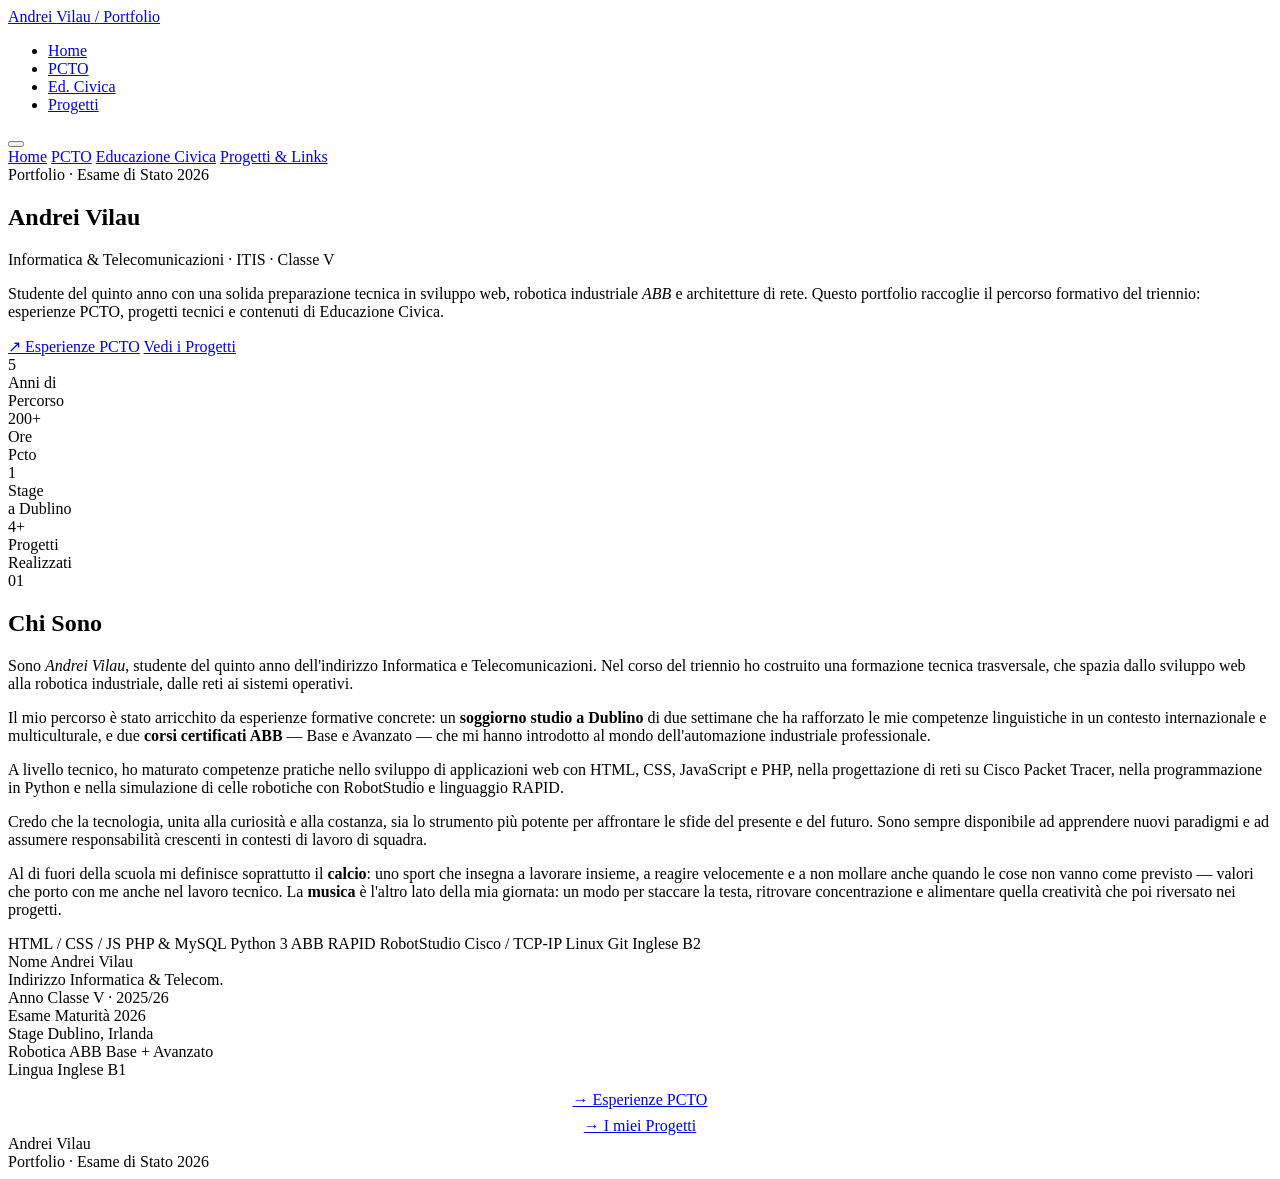
==== index.html @ 6d8bbdb3 "Add files via upload" ====
<!DOCTYPE html>
<html lang="it">
<head>
  <meta charset="UTF-8">
  <meta name="viewport" content="width=device-width, initial-scale=1.0">
  <title>Andrei Vilau — Portfolio Esame di Stato</title>
  <link href="https://fonts.googleapis.com/css2?family=Syne:wght@400;600;700;800&family=DM+Mono:ital,wght@0,300;0,400;0,500;1,300&display=swap" rel="stylesheet">
  <link rel="stylesheet" href="style.css">
</head>
<body>

  <!-- ============ NAVBAR ============ -->
  <nav class="navbar" id="navbar">
    <a href="index.html" class="nav-brand">
      Andrei <span class="nav-brand-accent">Vilau</span>
      <span class="nav-brand-sep">/</span> Portfolio
    </a>
    <ul class="nav-links">
      <li><a href="index.html" class="active">Home</a></li>
      <li><a href="pcto.html">PCTO</a></li>
      <li><a href="educazione-civica.html">Ed. Civica</a></li>
      <li><a href="progetti.html">Progetti</a></li>
    </ul>
    <button class="nav-toggle" id="navToggle" aria-label="Menu">
      <span></span><span></span><span></span>
    </button>
  </nav>

  <div class="nav-mobile" id="navMobile">
    <a href="index.html" class="active">Home</a>
    <a href="pcto.html">PCTO</a>
    <a href="educazione-civica.html">Educazione Civica</a>
    <a href="progetti.html">Progetti & Links</a>
  </div>

  <div class="page-content">

    <!-- ============ HERO ============ -->
    <section id="hero">
      <div class="hero-grid-bg"></div>
      <div class="hero-glow"></div>

      <div class="hero-tag fade-up">
        <span class="ht-dot"></span>
        <span class="ht-text">Portfolio · Esame di Stato 2026</span>
      </div>

      <h1 class="hero-name fade-up" style="transition-delay:0.08s">
        <span class="hn-solid">Andrei</span>
        <span class="hn-outline">Vilau</span>
      </h1>

      <p class="hero-subtitle fade-up" style="transition-delay:0.12s">
        Informatica &amp; Telecomunicazioni · ITIS · Classe V
      </p>

      <p class="hero-desc fade-up" style="transition-delay:0.16s">
        Studente del quinto anno con una solida preparazione tecnica in sviluppo web,
        robotica industriale <em>ABB</em> e architetture di rete. Questo portfolio raccoglie
        il percorso formativo del triennio: esperienze PCTO, progetti tecnici
        e contenuti di Educazione Civica.
      </p>

      <div class="hero-btns fade-up" style="transition-delay:0.2s">
        <a href="pcto.html" class="btn-fill">↗ Esperienze PCTO</a>
        <a href="progetti.html" class="btn-ghost">Vedi i Progetti</a>
      </div>

      <div class="hero-stats fade-up" style="transition-delay:0.26s">
        <div>
          <div class="hs-n">5</div>
          <div class="hs-l">Anni di<br>Percorso</div>
        </div>
        <div>
          <div class="hs-n">200+</div>
          <div class="hs-l">Ore<br>Pcto</div>
        </div>
        <div>
          <div class="hs-n">1</div>
          <div class="hs-l">Stage<br>a Dublino</div>
        </div>
        <div>
          <div class="hs-n">4+</div>
          <div class="hs-l">Progetti<br>Realizzati</div>
        </div>
      </div>
    </section>

    <div class="divider"></div>

    <!-- ============ CHI SONO ============ -->
    <section class="section" id="about">
      <div class="sect-header fade-up">
        <span class="sh-num">01</span>
        <span class="sh-line"></span>
        <h2 class="sh-title">Chi <span class="t-accent">Sono</span></h2>
      </div>

      <div class="about-grid">
        <div class="about-text fade-up">
          <p class="lead">
            Sono <em>Andrei Vilau</em>, studente del quinto anno dell'indirizzo
            Informatica e Telecomunicazioni. Nel corso del triennio ho costruito
            una formazione tecnica trasversale, che spazia dallo sviluppo web
            alla robotica industriale, dalle reti ai sistemi operativi.
          </p>
          <p>
            Il mio percorso è stato arricchito da esperienze formative concrete:
            un <strong style="color:var(--white)">soggiorno studio a Dublino</strong> di due settimane
            che ha rafforzato le mie competenze linguistiche in un contesto
            internazionale e multiculturale, e due <strong style="color:var(--white)">corsi certificati
            ABB</strong> — Base e Avanzato — che mi hanno introdotto al mondo
            dell'automazione industriale professionale.
          </p>
          <p>
            A livello tecnico, ho maturato competenze pratiche nello sviluppo di
            applicazioni web con HTML, CSS, JavaScript e PHP, nella progettazione
            di reti su Cisco Packet Tracer, nella programmazione in Python e
            nella simulazione di celle robotiche con RobotStudio e linguaggio RAPID.
          </p>
          <p>
            Credo che la tecnologia, unita alla curiosità e alla costanza, sia lo
            strumento più potente per affrontare le sfide del presente e del futuro.
            Sono sempre disponibile ad apprendere nuovi paradigmi e ad assumere
            responsabilità crescenti in contesti di lavoro di squadra.
          </p>
          <p>
            Al di fuori della scuola mi definisce soprattutto il <strong style="color:var(--white)">calcio</strong>:
            uno sport che insegna a lavorare insieme, a reagire velocemente e a non
            mollare anche quando le cose non vanno come previsto — valori che porto
            con me anche nel lavoro tecnico. La <strong style="color:var(--white)">musica</strong> è
            l'altro lato della mia giornata: un modo per staccare la testa, ritrovare
            concentrazione e alimentare quella creatività che poi riversato nei progetti.
          </p>

          <div class="about-tags">
            <span class="a-tag">HTML / CSS / JS</span>
            <span class="a-tag">PHP &amp; MySQL</span>
            <span class="a-tag">Python 3</span>
            <span class="a-tag">ABB RAPID</span>
            <span class="a-tag">RobotStudio</span>
            <span class="a-tag">Cisco / TCP-IP</span>
            <span class="a-tag">Linux</span>
            <span class="a-tag">Git</span>
            <span class="a-tag">Inglese B2</span>
          </div>
        </div>

        <div class="about-info fade-up" style="transition-delay:0.1s">
          <div class="info-row">
            <span class="info-label">Nome</span>
            <span class="info-val">Andrei Vilau</span>
          </div>
          <div class="info-row">
            <span class="info-label">Indirizzo</span>
            <span class="info-val">Informatica &amp; Telecom.</span>
          </div>
          <div class="info-row">
            <span class="info-label">Anno</span>
            <span class="info-val">Classe V · 2025/26</span>
          </div>
          <div class="info-row">
            <span class="info-label">Esame</span>
            <span class="info-val accent">Maturità 2026</span>
          </div>
          <div class="info-row">
            <span class="info-label">Stage</span>
            <span class="info-val">Dublino, Irlanda</span>
          </div>
          <div class="info-row">
            <span class="info-label">Robotica</span>
            <span class="info-val">ABB Base + Avanzato</span>
          </div>
          <div class="info-row">
            <span class="info-label">Lingua</span>
            <span class="info-val">Inglese B1</span>
          </div>

          <div style="display:flex;flex-direction:column;gap:8px;margin-top:0.75rem;">
            <a href="pcto.html" class="btn-ghost" style="text-align:center;justify-content:center;">→ Esperienze PCTO</a>
            <a href="progetti.html" class="btn-fill" style="text-align:center;justify-content:center;">→ I miei Progetti</a>
          </div>
        </div>
      </div>
    </section>

  </div><!-- /page-content -->

  <footer>
    <div class="footer-brand">Andrei <span>Vilau</span></div>
    <div class="footer-copy">Portfolio · Esame di Stato 2026</div>
  </footer>

  <script>
    const toggle = document.getElementById('navToggle');
    const mobileMenu = document.getElementById('navMobile');
    const navbar = document.getElementById('navbar');

    toggle.addEventListener('click', () => mobileMenu.classList.toggle('open'));

    window.addEventListener('scroll', () => {
      navbar.classList.toggle('scrolled', window.scrollY > 20);
    });

    const observer = new IntersectionObserver(entries => {
      entries.forEach(e => {
        if (e.isIntersecting) { e.target.classList.add('visible'); observer.unobserve(e.target); }
      });
    }, { threshold: 0.07 });
    document.querySelectorAll('.fade-up').forEach(el => observer.observe(el));
  </script>
</body>
</html>
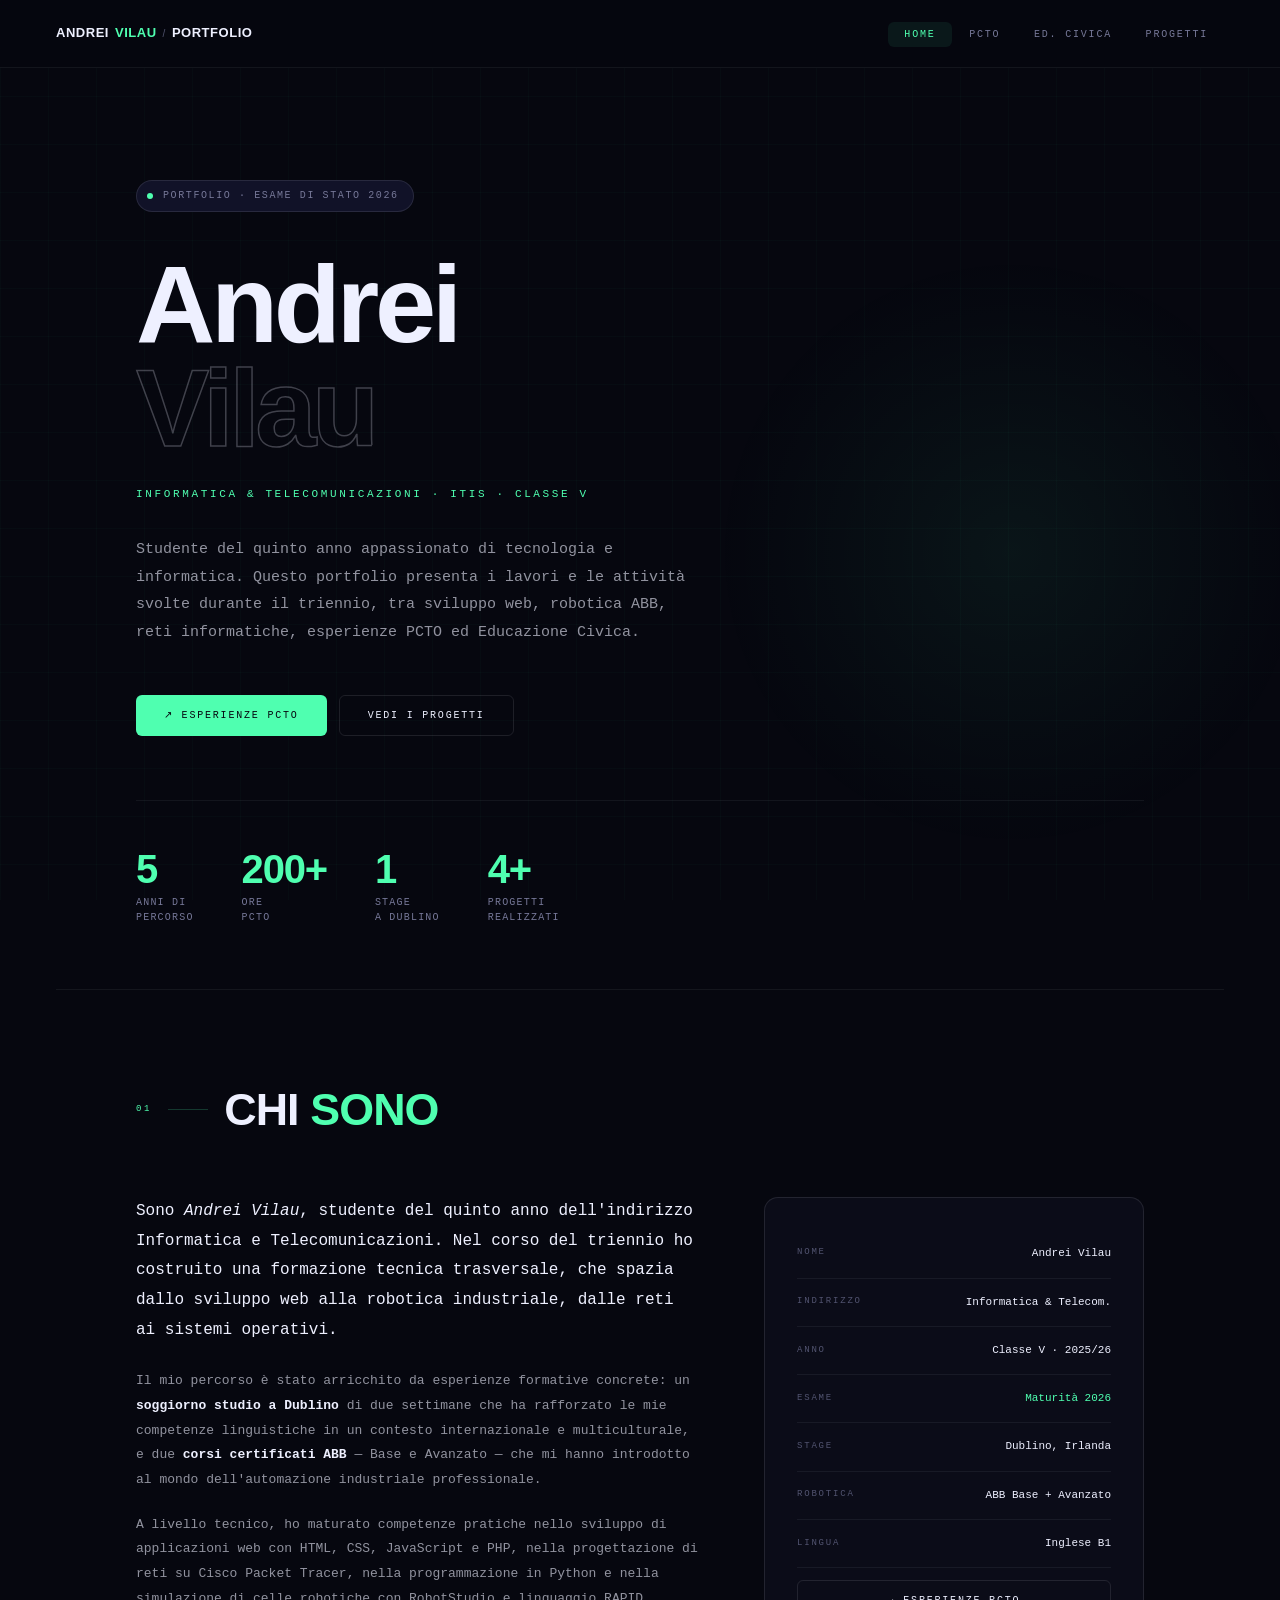
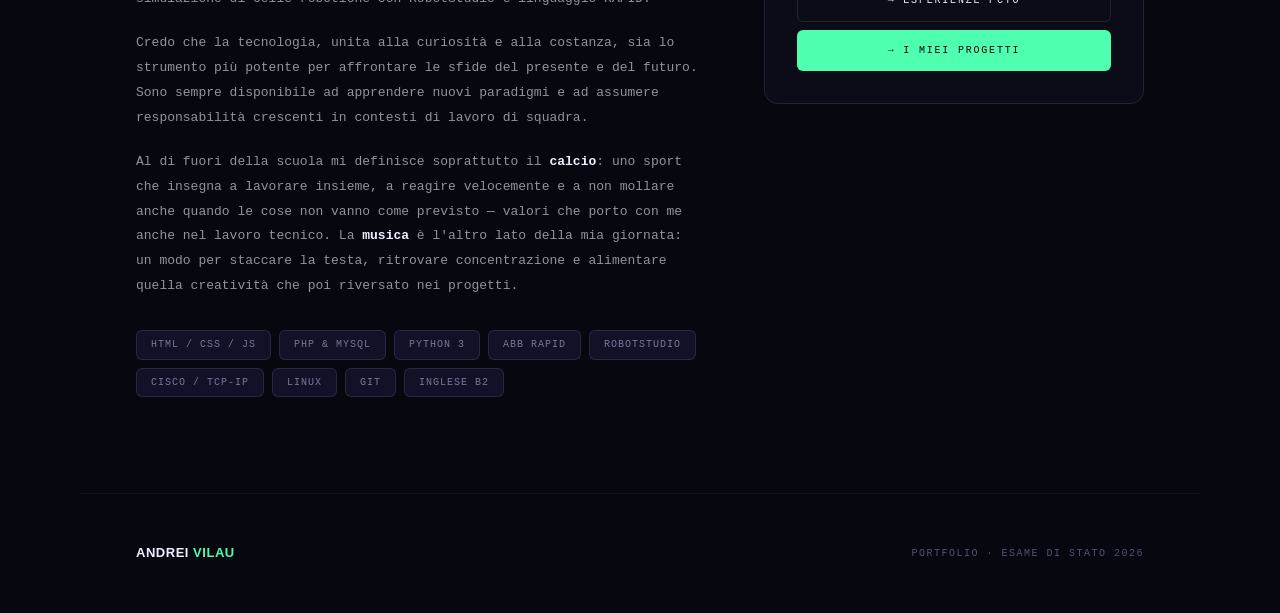
==== commit 86482ccf: "index.html" ====
--- a/index.html
+++ b/index.html
@@ -55,10 +55,10 @@
       </p>
 
       <p class="hero-desc fade-up" style="transition-delay:0.16s">
-        Studente del quinto anno con una solida preparazione tecnica in sviluppo web,
-        robotica industriale <em>ABB</em> e architetture di rete. Questo portfolio raccoglie
-        il percorso formativo del triennio: esperienze PCTO, progetti tecnici
-        e contenuti di Educazione Civica.
+        Studente del quinto anno appassionato di tecnologia e informatica. 
+        Questo portfolio presenta i lavori e le attività svolte durante il triennio,
+        tra sviluppo web, robotica ABB, reti informatiche,
+        esperienze PCTO ed Educazione Civica.
       </p>
 
       <div class="hero-btns fade-up" style="transition-delay:0.2s">
--- a/style.css
+++ b/style.css
@@ -0,0 +1,1206 @@
+/* ============================================
+   PORTFOLIO ANDREI VILAU — style.css
+   Design: Professional Dark · Esame di Stato
+   Font: Syne (display) + DM Mono (mono)
+   ============================================ */
+
+/* ---- Variabili globali ---- */
+:root {
+  --bg:           #06070f;
+  --surface:      #0b0c18;
+  --surface2:     #111228;
+  --surface3:     #181930;
+  --accent:       #4fffb0;
+  --accent-dim:   rgba(79,255,176,0.07);
+  --accent-border:rgba(79,255,176,0.20);
+  --accent2:      #7c9dff;
+  --gold:         #f0c040;
+  --white:        #eef0ff;
+  --muted:        #525470;
+  --muted2:       #767898;
+  --border:       rgba(238,240,255,0.06);
+  --border2:      rgba(238,240,255,0.10);
+  --font-display: 'Syne', sans-serif;
+  --font-body:    'DM Mono', monospace;
+  --radius:       6px;
+  --radius-lg:    14px;
+  --radius-xl:    20px;
+  --nav-h:        68px;
+  --shadow:       0 8px 40px rgba(0,0,0,0.4);
+  --shadow-accent:0 0 40px rgba(79,255,176,0.08);
+}
+
+/* ---- Reset ---- */
+*, *::before, *::after { box-sizing: border-box; margin: 0; padding: 0; }
+html { scroll-behavior: smooth; }
+body {
+  background: var(--bg);
+  color: var(--white);
+  font-family: var(--font-body);
+  font-weight: 300;
+  font-size: 14px;
+  line-height: 1.75;
+  overflow-x: hidden;
+}
+
+/* ---- Scrollbar custom ---- */
+::-webkit-scrollbar { width: 2px; }
+::-webkit-scrollbar-track { background: var(--bg); }
+::-webkit-scrollbar-thumb { background: var(--accent); border-radius: 2px; }
+
+/* ============================================
+   NAVBAR
+   ============================================ */
+.navbar {
+  position: fixed;
+  top: 0; left: 0; right: 0;
+  height: var(--nav-h);
+  display: flex;
+  align-items: center;
+  justify-content: space-between;
+  padding: 0 3.5rem;
+  background: rgba(6,7,15,0.92);
+  backdrop-filter: blur(24px);
+  border-bottom: 1px solid var(--border);
+  z-index: 1000;
+  transition: box-shadow 0.3s;
+}
+.navbar.scrolled {
+  box-shadow: 0 2px 40px rgba(0,0,0,0.5);
+  border-bottom-color: var(--border2);
+}
+
+.nav-brand {
+  font-family: var(--font-display);
+  font-size: 13px;
+  font-weight: 800;
+  letter-spacing: 0.04em;
+  text-transform: uppercase;
+  color: var(--white);
+  text-decoration: none;
+  display: flex;
+  align-items: center;
+  gap: 6px;
+}
+.nav-brand-accent {
+  color: var(--accent);
+  font-weight: 800;
+}
+.nav-brand-sep {
+  color: var(--muted);
+  font-weight: 300;
+  font-size: 10px;
+}
+
+.nav-links {
+  display: flex;
+  align-items: center;
+  gap: 0.1rem;
+  list-style: none;
+}
+.nav-links a {
+  font-size: 10px;
+  letter-spacing: 0.18em;
+  text-transform: uppercase;
+  color: var(--muted2);
+  text-decoration: none;
+  padding: 7px 16px;
+  border-radius: var(--radius);
+  transition: color 0.25s, background 0.25s;
+  font-weight: 400;
+}
+.nav-links a:hover { color: var(--white); background: var(--surface2); }
+.nav-links a.active { color: var(--accent); background: var(--accent-dim); }
+
+.nav-toggle {
+  display: none;
+  flex-direction: column;
+  gap: 5px;
+  cursor: pointer;
+  background: none;
+  border: none;
+  padding: 4px;
+}
+.nav-toggle span {
+  display: block;
+  width: 22px;
+  height: 1px;
+  background: var(--white);
+  transition: all 0.3s;
+}
+
+.nav-mobile {
+  display: none;
+  position: fixed;
+  top: var(--nav-h); left: 0; right: 0;
+  background: rgba(6,7,15,0.98);
+  border-bottom: 1px solid var(--border2);
+  padding: 1.5rem 3rem;
+  z-index: 999;
+}
+.nav-mobile.open { display: block; }
+.nav-mobile a {
+  display: block;
+  font-size: 10px;
+  letter-spacing: 0.2em;
+  text-transform: uppercase;
+  color: var(--muted2);
+  text-decoration: none;
+  padding: 14px 0;
+  border-bottom: 1px solid var(--border);
+  transition: color 0.25s;
+}
+.nav-mobile a:last-child { border-bottom: none; }
+.nav-mobile a:hover, .nav-mobile a.active { color: var(--accent); }
+
+/* ============================================
+   LAYOUT BASE
+   ============================================ */
+.page-content { padding-top: var(--nav-h); }
+
+.section {
+  padding: 6rem 3.5rem;
+  max-width: 1120px;
+  margin: 0 auto;
+}
+
+.divider {
+  height: 1px;
+  background: var(--border);
+  margin: 0 3.5rem;
+}
+
+/* ---- Intestazione sezione ---- */
+.sect-header {
+  display: flex;
+  align-items: center;
+  gap: 16px;
+  margin-bottom: 4rem;
+}
+.sh-num {
+  font-size: 9px;
+  letter-spacing: 0.3em;
+  color: var(--accent);
+  flex-shrink: 0;
+  font-weight: 500;
+}
+.sh-line {
+  flex: 0 0 40px;
+  height: 1px;
+  background: var(--accent-border);
+}
+.sh-title {
+  font-family: var(--font-display);
+  font-size: clamp(26px, 3.5vw, 46px);
+  font-weight: 800;
+  text-transform: uppercase;
+  letter-spacing: -0.02em;
+  color: var(--white);
+  line-height: 1.05;
+}
+.sh-title .t-accent { color: var(--accent); }
+.sh-title .t-dim {
+  -webkit-text-stroke: 1px rgba(238,240,255,0.3);
+  color: transparent;
+}
+
+/* ============================================
+   ANIMAZIONI SCROLL
+   ============================================ */
+.fade-up {
+  opacity: 0;
+  transform: translateY(28px);
+  transition: opacity 0.65s ease, transform 0.65s ease;
+}
+.fade-up.visible {
+  opacity: 1;
+  transform: translateY(0);
+}
+
+/* ============================================
+   BOTTONI
+   ============================================ */
+.btn-fill {
+  display: inline-flex;
+  align-items: center;
+  gap: 8px;
+  padding: 12px 28px;
+  background: var(--accent);
+  color: #06070f;
+  font-family: var(--font-body);
+  font-size: 10px;
+  font-weight: 500;
+  letter-spacing: 0.18em;
+  text-transform: uppercase;
+  text-decoration: none;
+  border-radius: var(--radius);
+  border: none;
+  cursor: pointer;
+  transition: all 0.25s;
+}
+.btn-fill:hover {
+  background: #7affd0;
+  transform: translateY(-1px);
+  box-shadow: 0 8px 24px rgba(79,255,176,0.25);
+}
+
+.btn-ghost {
+  display: inline-flex;
+  align-items: center;
+  gap: 8px;
+  padding: 11px 28px;
+  background: transparent;
+  color: var(--white);
+  font-family: var(--font-body);
+  font-size: 10px;
+  font-weight: 500;
+  letter-spacing: 0.18em;
+  text-transform: uppercase;
+  text-decoration: none;
+  border-radius: var(--radius);
+  border: 1px solid var(--border2);
+  cursor: pointer;
+  transition: all 0.25s;
+}
+.btn-ghost:hover {
+  border-color: var(--accent-border);
+  color: var(--accent);
+  background: var(--accent-dim);
+}
+
+/* ============================================
+   HERO — HOME
+   ============================================ */
+#hero {
+  min-height: 100vh;
+  display: flex;
+  flex-direction: column;
+  justify-content: center;
+  padding: 7rem 3.5rem 4rem;
+  max-width: 1120px;
+  margin: 0 auto;
+  position: relative;
+}
+
+.hero-grid-bg {
+  position: fixed;
+  inset: 0;
+  background-image:
+    linear-gradient(rgba(79,255,176,0.025) 1px, transparent 1px),
+    linear-gradient(90deg, rgba(79,255,176,0.025) 1px, transparent 1px);
+  background-size: 48px 48px;
+  pointer-events: none;
+  z-index: 0;
+}
+
+.hero-glow {
+  position: absolute;
+  top: 20%;
+  right: -10%;
+  width: 600px;
+  height: 600px;
+  background: radial-gradient(ellipse, rgba(79,255,176,0.06) 0%, transparent 70%);
+  pointer-events: none;
+}
+
+.hero-tag {
+  display: inline-flex;
+  align-items: center;
+  gap: 10px;
+  padding: 6px 14px 6px 10px;
+  background: var(--surface2);
+  border: 1px solid var(--border2);
+  border-radius: 100px;
+  margin-bottom: 2.5rem;
+  width: fit-content;
+  position: relative;
+  z-index: 1;
+}
+.ht-dot {
+  width: 6px;
+  height: 6px;
+  border-radius: 50%;
+  background: var(--accent);
+  animation: pulse 2s ease-in-out infinite;
+}
+@keyframes pulse {
+  0%,100% { opacity:1; box-shadow: 0 0 0 0 rgba(79,255,176,0.4); }
+  50% { opacity:0.7; box-shadow: 0 0 0 6px rgba(79,255,176,0); }
+}
+.ht-text {
+  font-size: 10px;
+  letter-spacing: 0.16em;
+  text-transform: uppercase;
+  color: var(--muted2);
+  font-weight: 400;
+}
+
+.hero-name {
+  font-family: var(--font-display);
+  font-size: clamp(52px, 9vw, 110px);
+  font-weight: 800;
+  letter-spacing: -0.04em;
+  line-height: 0.95;
+  margin-bottom: 1.5rem;
+  position: relative;
+  z-index: 1;
+}
+.hn-solid { color: var(--white); display: block; }
+.hn-outline {
+  display: block;
+  -webkit-text-stroke: 1.5px rgba(238,240,255,0.25);
+  color: transparent;
+}
+
+.hero-subtitle {
+  font-size: 11px;
+  letter-spacing: 0.24em;
+  text-transform: uppercase;
+  color: var(--accent);
+  margin-bottom: 2rem;
+  position: relative;
+  z-index: 1;
+}
+
+.hero-desc {
+  font-size: 15px;
+  color: rgba(238,240,255,0.6);
+  max-width: 560px;
+  line-height: 1.85;
+  margin-bottom: 3rem;
+  position: relative;
+  z-index: 1;
+}
+.hero-desc em { color: var(--white); font-style: normal; }
+
+.hero-btns {
+  display: flex;
+  flex-wrap: wrap;
+  gap: 12px;
+  margin-bottom: 4rem;
+  position: relative;
+  z-index: 1;
+}
+
+.hero-stats {
+  display: flex;
+  flex-wrap: wrap;
+  gap: 3rem;
+  padding-top: 3rem;
+  border-top: 1px solid var(--border);
+  position: relative;
+  z-index: 1;
+}
+.hs-n {
+  font-family: var(--font-display);
+  font-size: 40px;
+  font-weight: 800;
+  color: var(--accent);
+  line-height: 1;
+  letter-spacing: -0.03em;
+}
+.hs-l {
+  font-size: 10px;
+  letter-spacing: 0.12em;
+  text-transform: uppercase;
+  color: var(--muted2);
+  margin-top: 6px;
+  line-height: 1.5;
+}
+
+/* ============================================
+   ABOUT — CHI SONO
+   ============================================ */
+.about-grid {
+  display: grid;
+  grid-template-columns: 1fr 380px;
+  gap: 4rem;
+  align-items: start;
+}
+
+.about-text .lead {
+  font-size: 16px;
+  color: var(--white);
+  line-height: 1.85;
+  margin-bottom: 1.5rem;
+  font-weight: 300;
+}
+.about-text p {
+  font-size: 13px;
+  color: rgba(238,240,255,0.6);
+  line-height: 1.9;
+  margin-bottom: 1.25rem;
+}
+.about-text p:last-of-type { margin-bottom: 2rem; }
+
+.about-tags {
+  display: flex;
+  flex-wrap: wrap;
+  gap: 8px;
+}
+.a-tag {
+  padding: 5px 14px;
+  background: var(--surface2);
+  border: 1px solid var(--border2);
+  border-radius: var(--radius);
+  font-size: 10px;
+  letter-spacing: 0.1em;
+  text-transform: uppercase;
+  color: var(--muted2);
+  transition: all 0.25s;
+}
+.a-tag:hover {
+  border-color: var(--accent-border);
+  color: var(--accent);
+  background: var(--accent-dim);
+}
+
+.about-info {
+  background: var(--surface);
+  border: 1px solid var(--border2);
+  border-radius: var(--radius-lg);
+  padding: 2rem;
+  position: sticky;
+  top: calc(var(--nav-h) + 2rem);
+}
+.info-row {
+  display: flex;
+  justify-content: space-between;
+  align-items: center;
+  padding: 14px 0;
+  border-bottom: 1px solid var(--border);
+  gap: 1rem;
+}
+.info-row:last-of-type { border-bottom: none; margin-bottom: 1.5rem; }
+.info-label {
+  font-size: 9px;
+  letter-spacing: 0.2em;
+  text-transform: uppercase;
+  color: var(--muted);
+  flex-shrink: 0;
+}
+.info-val {
+  font-size: 11px;
+  color: var(--white);
+  text-align: right;
+  font-weight: 400;
+}
+.info-val.accent { color: var(--accent); }
+
+/* ============================================
+   PCTO — CARDS
+   ============================================ */
+.pcto-cards {
+  display: flex;
+  flex-direction: column;
+  gap: 3rem;
+}
+
+.pcto-card {
+  background: var(--surface);
+  border: 1px solid var(--border2);
+  border-radius: var(--radius-xl);
+  overflow: hidden;
+  transition: border-color 0.3s, box-shadow 0.3s;
+}
+.pcto-card:hover {
+  border-color: var(--accent-border);
+  box-shadow: var(--shadow-accent);
+}
+
+/* Layout interno card */
+.pcto-card-inner {
+  display: grid;
+  grid-template-columns: 1fr 1fr;
+  gap: 0;
+}
+
+/* Sezione testuale */
+.pcto-card-text {
+  padding: 3rem;
+  border-right: 1px solid var(--border);
+}
+
+/* Sezione foto */
+.pcto-card-photos {
+  padding: 2.5rem;
+  display: flex;
+  flex-direction: column;
+  gap: 1rem;
+}
+.pcto-photos-title {
+  font-size: 9px;
+  letter-spacing: 0.22em;
+  text-transform: uppercase;
+  color: var(--accent);
+  margin-bottom: 0.5rem;
+  font-weight: 500;
+}
+
+/* Griglia foto */
+.pcto-photo-grid {
+  display: grid;
+  grid-template-columns: 1fr 1fr;
+  gap: 10px;
+  flex: 1;
+}
+.pcto-photo-slot {
+  aspect-ratio: 4/3;
+  background: var(--surface2);
+  border: 1px dashed var(--border2);
+  border-radius: var(--radius);
+  display: flex;
+  flex-direction: column;
+  align-items: center;
+  justify-content: center;
+  gap: 8px;
+  transition: all 0.25s;
+  position: relative;
+  overflow: hidden;
+}
+.pcto-photo-slot:hover {
+  border-color: var(--accent-border);
+  background: var(--accent-dim);
+}
+.pcto-photo-slot img {
+  position: absolute;
+  inset: 0;
+  width: 100%;
+  height: 100%;
+  object-fit: cover;
+  border-radius: var(--radius);
+}
+.slot-icon { font-size: 20px; opacity: 0.35; }
+.slot-label {
+  font-size: 8px;
+  letter-spacing: 0.14em;
+  text-transform: uppercase;
+  color: var(--muted);
+  text-align: center;
+  line-height: 1.5;
+  padding: 0 8px;
+}
+
+/* Foto singola grande */
+.pcto-photo-slot.large {
+  aspect-ratio: 16/9;
+  grid-column: 1 / -1;
+}
+
+.pcto-card-num {
+  font-family: var(--font-display);
+  font-size: 60px;
+  font-weight: 800;
+  color: var(--border2);
+  line-height: 1;
+  letter-spacing: -0.04em;
+  margin-bottom: 1rem;
+  transition: color 0.3s;
+}
+.pcto-card:hover .pcto-card-num { color: var(--accent-border); }
+
+.pcto-badge {
+  display: inline-block;
+  padding: 4px 12px;
+  background: var(--accent-dim);
+  border: 1px solid var(--accent-border);
+  border-radius: var(--radius);
+  font-size: 8px;
+  letter-spacing: 0.2em;
+  text-transform: uppercase;
+  color: var(--accent);
+  margin-bottom: 1rem;
+  font-weight: 500;
+}
+
+.pcto-card-text h3 {
+  font-family: var(--font-display);
+  font-size: clamp(20px, 2.5vw, 30px);
+  font-weight: 800;
+  text-transform: uppercase;
+  letter-spacing: -0.02em;
+  color: var(--white);
+  margin-bottom: 0.75rem;
+  line-height: 1.1;
+}
+
+.meta {
+  font-size: 10px;
+  letter-spacing: 0.1em;
+  color: var(--muted2);
+  margin-bottom: 1.5rem;
+  display: flex;
+  flex-wrap: wrap;
+  gap: 4px;
+  align-items: center;
+}
+.meta-sep { color: var(--border2); }
+
+.pcto-card-text > p,
+.pcto-card-text .desc-p {
+  font-size: 13px;
+  color: rgba(238,240,255,0.6);
+  line-height: 1.9;
+  margin-bottom: 1rem;
+}
+.pcto-card-text > p:last-of-type { margin-bottom: 1.5rem; }
+
+.pcto-highlight {
+  background: var(--surface2);
+  border-left: 2px solid var(--accent);
+  border-radius: 0 var(--radius) var(--radius) 0;
+  padding: 1.2rem 1.5rem;
+  margin: 1.5rem 0;
+}
+.pcto-highlight p {
+  font-size: 12px;
+  font-style: italic;
+  color: rgba(238,240,255,0.55);
+  line-height: 1.85;
+  margin: 0;
+}
+
+.pcto-skills-label {
+  font-size: 9px;
+  letter-spacing: 0.22em;
+  text-transform: uppercase;
+  color: var(--accent);
+  margin-bottom: 10px;
+  font-weight: 500;
+}
+.pcto-skills {
+  display: flex;
+  flex-wrap: wrap;
+  gap: 6px;
+}
+.pill {
+  padding: 4px 12px;
+  border-radius: 100px;
+  font-size: 9px;
+  letter-spacing: 0.08em;
+  text-transform: uppercase;
+  font-weight: 400;
+}
+.pill-accent {
+  background: var(--accent-dim);
+  border: 1px solid var(--accent-border);
+  color: var(--accent);
+}
+.pill-blue {
+  background: rgba(124,157,255,0.08);
+  border: 1px solid rgba(124,157,255,0.2);
+  color: var(--accent2);
+}
+.pill-default {
+  background: var(--surface2);
+  border: 1px solid var(--border2);
+  color: var(--muted2);
+}
+
+/* ---- Nota PCTO ---- */
+.pcto-photo-note {
+  background: var(--surface2);
+  border: 1px solid var(--border);
+  border-radius: var(--radius);
+  padding: 1rem 1.25rem;
+  font-size: 10px;
+  color: var(--muted);
+  line-height: 1.7;
+  text-align: center;
+}
+
+/* ============================================
+   TIMELINE PCTO
+   ============================================ */
+.timeline {
+  position: relative;
+  padding-left: 2.5rem;
+}
+.timeline::before {
+  content: '';
+  position: absolute;
+  left: 0;
+  top: 0;
+  bottom: 0;
+  width: 1px;
+  background: linear-gradient(to bottom, var(--accent-border), transparent);
+}
+.timeline-item {
+  position: relative;
+  padding: 0 0 3rem 0;
+}
+.timeline-item::before {
+  content: '';
+  position: absolute;
+  left: -2.5rem;
+  top: 5px;
+  width: 7px;
+  height: 7px;
+  border-radius: 50%;
+  background: var(--accent);
+  border: 2px solid var(--bg);
+  box-shadow: 0 0 0 3px var(--accent-border);
+}
+.tl-date {
+  font-size: 9px;
+  letter-spacing: 0.2em;
+  text-transform: uppercase;
+  color: var(--accent);
+  margin-bottom: 6px;
+  font-weight: 500;
+}
+.tl-title {
+  font-family: var(--font-display);
+  font-size: 18px;
+  font-weight: 700;
+  color: var(--white);
+  margin-bottom: 8px;
+  letter-spacing: -0.01em;
+}
+.tl-desc {
+  font-size: 12px;
+  color: var(--muted2);
+  line-height: 1.85;
+  max-width: 520px;
+}
+
+/* ============================================
+   PROGETTI — GRID
+   ============================================ */
+.progetti-grid {
+  display: grid;
+  grid-template-columns: repeat(auto-fill, minmax(340px, 1fr));
+  gap: 1.5rem;
+}
+
+.progetto-card {
+  background: var(--surface);
+  border: 1px solid var(--border2);
+  border-radius: var(--radius-lg);
+  overflow: hidden;
+  display: flex;
+  flex-direction: column;
+  transition: border-color 0.3s, transform 0.3s, box-shadow 0.3s;
+}
+.progetto-card:hover {
+  border-color: var(--accent-border);
+  transform: translateY(-3px);
+  box-shadow: 0 16px 48px rgba(0,0,0,0.3), var(--shadow-accent);
+}
+
+/* Area screenshot/anteprima */
+.prog-preview {
+  width: 100%;
+  aspect-ratio: 16/9;
+  background: var(--surface2);
+  border-bottom: 1px solid var(--border);
+  display: flex;
+  align-items: center;
+  justify-content: center;
+  position: relative;
+  overflow: hidden;
+}
+.prog-preview-grid {
+  position: absolute;
+  inset: 0;
+  background-image:
+    linear-gradient(rgba(79,255,176,0.03) 1px, transparent 1px),
+    linear-gradient(90deg, rgba(79,255,176,0.03) 1px, transparent 1px);
+  background-size: 20px 20px;
+}
+.prog-preview img {
+  position: absolute;
+  inset: 0;
+  width: 100%;
+  height: 100%;
+  object-fit: cover;
+}
+.prog-preview-inner {
+  position: relative;
+  z-index: 1;
+  text-align: center;
+}
+.prog-preview-icon { font-size: 28px; display: block; margin-bottom: 6px; }
+.prog-preview-label {
+  font-size: 8px;
+  letter-spacing: 0.18em;
+  text-transform: uppercase;
+  color: var(--muted);
+}
+.prog-num {
+  position: absolute;
+  top: 1rem;
+  right: 1rem;
+  font-family: var(--font-display);
+  font-size: 10px;
+  font-weight: 700;
+  color: var(--accent);
+  letter-spacing: 0.1em;
+  background: rgba(6,7,15,0.8);
+  padding: 3px 8px;
+  border-radius: var(--radius);
+}
+
+/* Slot per screenshot da inserire */
+.prog-screenshot-placeholder {
+  position: absolute;
+  inset: 0;
+  display: flex;
+  flex-direction: column;
+  align-items: center;
+  justify-content: center;
+  gap: 6px;
+  background: var(--surface2);
+}
+.prog-screenshot-placeholder .ph-icon { font-size: 24px; opacity: 0.3; }
+.prog-screenshot-placeholder .ph-text {
+  font-size: 8px;
+  letter-spacing: 0.12em;
+  text-transform: uppercase;
+  color: var(--muted);
+  text-align: center;
+  line-height: 1.6;
+  max-width: 120px;
+}
+
+.progetto-body {
+  padding: 1.75rem;
+  display: flex;
+  flex-direction: column;
+  gap: 0.75rem;
+  flex: 1;
+}
+
+.badge-stato {
+  display: inline-block;
+  padding: 3px 10px;
+  border-radius: var(--radius);
+  font-size: 8px;
+  letter-spacing: 0.18em;
+  text-transform: uppercase;
+  font-weight: 500;
+  width: fit-content;
+}
+.badge-completo {
+  background: var(--accent-dim);
+  border: 1px solid var(--accent-border);
+  color: var(--accent);
+}
+.badge-progress {
+  background: rgba(240,192,64,0.08);
+  border: 1px solid rgba(240,192,64,0.25);
+  color: var(--gold);
+}
+.badge-presto {
+  background: rgba(124,157,255,0.08);
+  border: 1px solid rgba(124,157,255,0.2);
+  color: var(--accent2);
+}
+
+.progetto-body h3 {
+  font-family: var(--font-display);
+  font-size: 18px;
+  font-weight: 800;
+  color: var(--white);
+  letter-spacing: -0.01em;
+  line-height: 1.2;
+}
+
+.progetto-body p {
+  font-size: 12px;
+  color: rgba(238,240,255,0.55);
+  line-height: 1.85;
+}
+
+.progetto-pills {
+  display: flex;
+  flex-wrap: wrap;
+  gap: 5px;
+  margin-top: 0.25rem;
+}
+
+.progetto-actions {
+  display: flex;
+  flex-wrap: wrap;
+  gap: 8px;
+  margin-top: auto;
+  padding-top: 1rem;
+  border-top: 1px solid var(--border);
+}
+
+.btn-sm {
+  display: inline-flex;
+  align-items: center;
+  gap: 5px;
+  padding: 7px 16px;
+  font-family: var(--font-body);
+  font-size: 9px;
+  font-weight: 500;
+  letter-spacing: 0.14em;
+  text-transform: uppercase;
+  text-decoration: none;
+  border-radius: var(--radius);
+  cursor: pointer;
+  transition: all 0.2s;
+}
+.btn-sm-fill {
+  background: var(--accent);
+  color: #06070f;
+  border: none;
+}
+.btn-sm-fill:hover {
+  background: #7affd0;
+  transform: translateY(-1px);
+}
+.btn-sm-ghost {
+  background: transparent;
+  color: var(--muted2);
+  border: 1px solid var(--border2);
+}
+.btn-sm-ghost:hover {
+  border-color: var(--accent-border);
+  color: var(--accent);
+}
+
+/* Card "aggiungi progetto" */
+.add-project-card {
+  background: var(--surface);
+  border: 1px dashed var(--border2);
+  border-radius: var(--radius-lg);
+  padding: 3rem 2rem;
+  display: flex;
+  flex-direction: column;
+  align-items: center;
+  justify-content: center;
+  text-align: center;
+  gap: 1rem;
+  transition: border-color 0.3s, background 0.3s;
+  min-height: 280px;
+}
+.add-project-card:hover {
+  border-color: var(--accent-border);
+  background: var(--accent-dim);
+}
+.add-icon { font-size: 28px; opacity: 0.35; }
+.add-project-card p {
+  font-size: 11px;
+  color: var(--muted);
+  letter-spacing: 0.08em;
+  line-height: 1.8;
+}
+
+/* ============================================
+   EDUCAZIONE CIVICA
+   ============================================ */
+.civica-intro {
+  background: var(--surface);
+  border: 1px solid var(--border2);
+  border-radius: var(--radius-lg);
+  padding: 2.5rem;
+  margin-bottom: 3rem;
+  display: grid;
+  grid-template-columns: auto 1fr;
+  gap: 2.5rem;
+  align-items: center;
+}
+.civica-intro-num {
+  font-family: var(--font-display);
+  font-size: 80px;
+  font-weight: 800;
+  color: var(--accent-border);
+  line-height: 1;
+  letter-spacing: -0.05em;
+}
+.civica-intro p {
+  font-size: 13px;
+  color: rgba(238,240,255,0.55);
+  line-height: 1.9;
+}
+.civica-intro strong { color: var(--white); }
+
+.civica-modules {
+  display: flex;
+  flex-direction: column;
+  gap: 2.5rem;
+}
+
+.civica-module {
+  background: var(--surface);
+  border: 1px solid var(--border2);
+  border-radius: var(--radius-lg);
+  padding: 2.5rem;
+  transition: border-color 0.3s;
+}
+.civica-module:hover { border-color: var(--accent-border); }
+
+.module-header {
+  display: flex;
+  align-items: flex-start;
+  gap: 1.5rem;
+  margin-bottom: 1.5rem;
+}
+.module-year-badge {
+  flex-shrink: 0;
+  padding: 5px 14px;
+  background: var(--accent-dim);
+  border: 1px solid var(--accent-border);
+  border-radius: var(--radius);
+  font-size: 8px;
+  letter-spacing: 0.2em;
+  text-transform: uppercase;
+  color: var(--accent);
+  white-space: nowrap;
+  margin-top: 4px;
+  font-weight: 500;
+}
+.module-header h3 {
+  font-family: var(--font-display);
+  font-size: 20px;
+  font-weight: 800;
+  color: var(--white);
+  letter-spacing: -0.015em;
+  line-height: 1.2;
+}
+.module-header h3 span { color: var(--accent); }
+
+.civica-module p {
+  font-size: 13px;
+  color: rgba(238,240,255,0.55);
+  line-height: 1.9;
+  margin-bottom: 1rem;
+}
+
+.norm-quote {
+  padding: 1.2rem 1.5rem;
+  border-left: 2px solid var(--border2);
+  background: rgba(124,157,255,0.04);
+  border-radius: 0 var(--radius) var(--radius) 0;
+  margin: 1.25rem 0;
+}
+.norm-quote p {
+  font-size: 11px;
+  color: var(--muted2);
+  font-style: italic;
+  line-height: 1.9;
+  margin: 0;
+}
+
+.civica-skills {
+  display: flex;
+  flex-wrap: wrap;
+  gap: 6px;
+  margin-top: 1.5rem;
+}
+
+/* ============================================
+   LINKS & RISORSE
+   ============================================ */
+.links-grid {
+  display: grid;
+  grid-template-columns: repeat(auto-fit, minmax(220px, 1fr));
+  gap: 1rem;
+}
+
+.link-card {
+  background: var(--surface);
+  border: 1px solid var(--border2);
+  border-radius: var(--radius-lg);
+  padding: 1.75rem;
+  text-decoration: none;
+  display: block;
+  transition: all 0.25s;
+}
+.link-card:hover {
+  border-color: var(--accent-border);
+  background: var(--accent-dim);
+  transform: translateY(-2px);
+}
+.link-card-label {
+  font-size: 8px;
+  letter-spacing: 0.22em;
+  text-transform: uppercase;
+  color: var(--accent);
+  margin-bottom: 8px;
+  font-weight: 500;
+}
+.link-card-title {
+  font-family: var(--font-display);
+  font-size: 14px;
+  font-weight: 700;
+  color: var(--white);
+  text-transform: uppercase;
+  letter-spacing: 0.02em;
+  margin-bottom: 8px;
+}
+.link-card-desc {
+  font-size: 11px;
+  color: var(--muted2);
+  line-height: 1.75;
+}
+
+/* ============================================
+   FOOTER
+   ============================================ */
+footer {
+  border-top: 1px solid var(--border);
+  padding: 3rem 3.5rem;
+  display: flex;
+  align-items: center;
+  justify-content: space-between;
+  max-width: 1120px;
+  margin: 0 auto;
+}
+.footer-brand {
+  font-family: var(--font-display);
+  font-size: 13px;
+  font-weight: 800;
+  letter-spacing: 0.04em;
+  text-transform: uppercase;
+  color: var(--white);
+}
+.footer-brand span { color: var(--accent); }
+.footer-copy {
+  font-size: 10px;
+  letter-spacing: 0.15em;
+  text-transform: uppercase;
+  color: var(--muted);
+}
+
+/* ============================================
+   CARD GENERICA
+   ============================================ */
+.card {
+  background: var(--surface);
+  border: 1px solid var(--border2);
+  border-radius: var(--radius-lg);
+  padding: 1.75rem;
+  transition: border-color 0.3s, box-shadow 0.3s;
+}
+.card:hover {
+  border-color: var(--accent-border);
+  box-shadow: var(--shadow-accent);
+}
+
+/* ============================================
+   RESPONSIVE
+   ============================================ */
+@media (max-width: 900px) {
+  .about-grid { grid-template-columns: 1fr; }
+  .about-info { position: static; }
+  .pcto-card-inner { grid-template-columns: 1fr; }
+  .pcto-card-text { border-right: none; border-bottom: 1px solid var(--border); }
+  .progetti-grid { grid-template-columns: 1fr; }
+}
+
+@media (max-width: 640px) {
+  .navbar { padding: 0 1.5rem; }
+  .nav-links { display: none; }
+  .nav-toggle { display: flex; }
+  .divider { margin: 0 1.5rem; }
+  .section { padding: 4rem 1.5rem; }
+  #hero { padding: 6rem 1.5rem 3rem; }
+  footer { padding: 2rem 1.5rem; flex-direction: column; gap: 1rem; text-align: center; }
+  .hero-stats { gap: 2rem; }
+  .civica-intro { grid-template-columns: 1fr; gap: 1rem; }
+  .civica-intro-num { font-size: 50px; }
+}
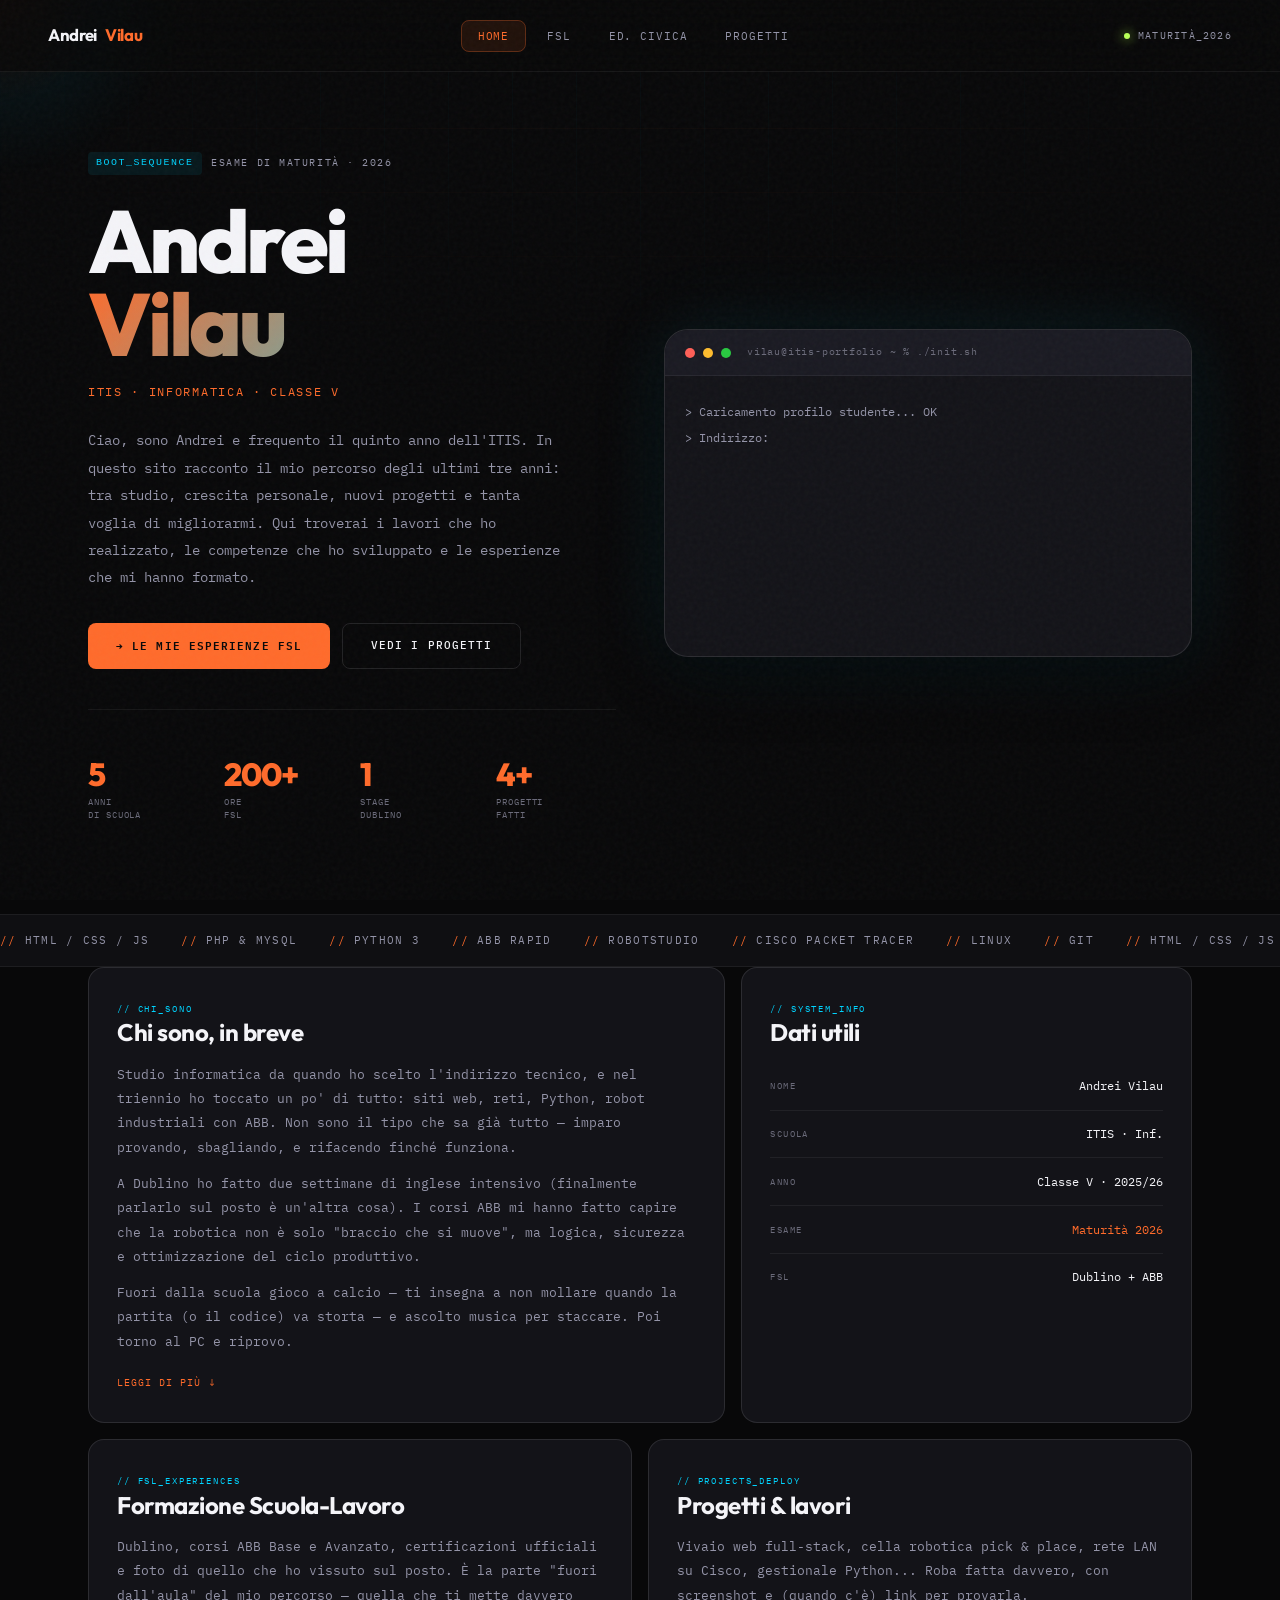
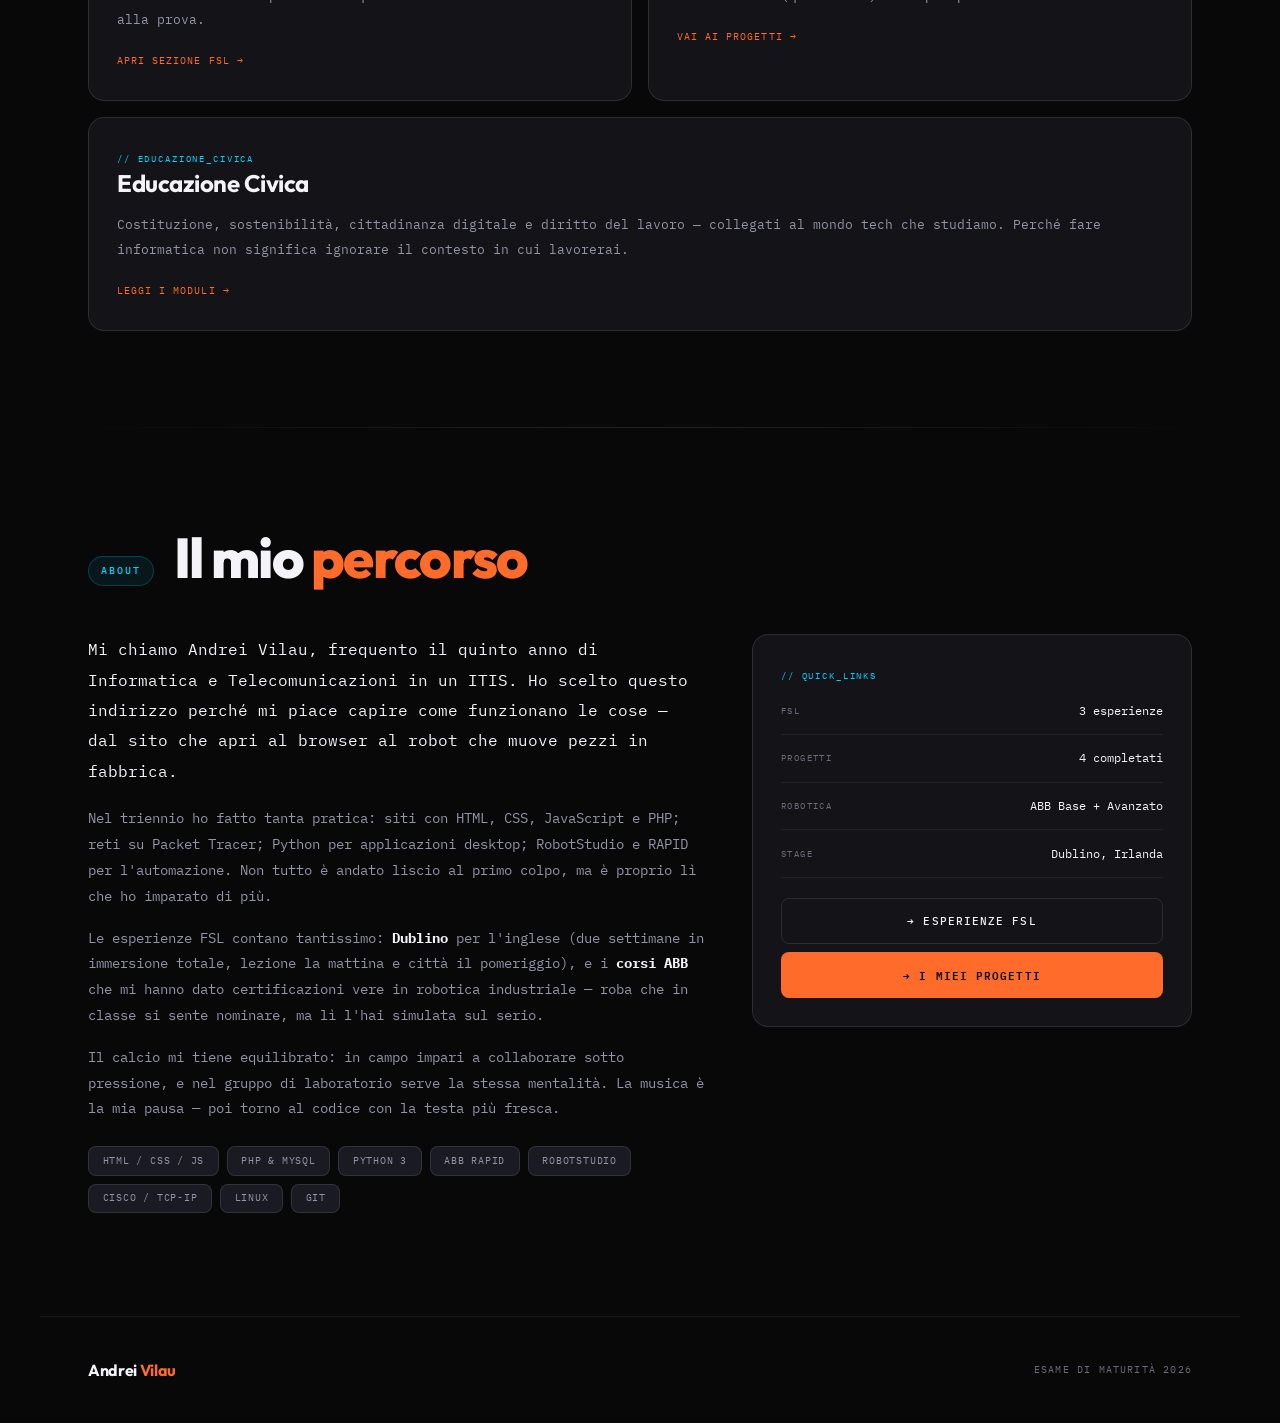
==== commit 7c23ad68: "Add files via upload" ====
--- a/index.html
+++ b/index.html
@@ -3,24 +3,33 @@
 <head>
   <meta charset="UTF-8">
   <meta name="viewport" content="width=device-width, initial-scale=1.0">
-  <title>Andrei Vilau — Portfolio Esame di Stato</title>
-  <link href="https://fonts.googleapis.com/css2?family=Syne:wght@400;600;700;800&family=DM+Mono:ital,wght@0,300;0,400;0,500;1,300&display=swap" rel="stylesheet">
+  <title>Andrei Vilau — Esame di Maturità 2026</title>
+  <meta name="description" content="Portfolio per l'Esame di Stato — ITIS Informatica e Telecomunicazioni, Classe V">
+  <link rel="preconnect" href="https://fonts.googleapis.com">
+  <link rel="preconnect" href="https://fonts.gstatic.com" crossorigin>
+  <link href="https://fonts.googleapis.com/css2?family=IBM+Plex+Mono:ital,wght@0,400;0,500;0,600;1,400&family=Outfit:wght@400;600;700;800&display=swap" rel="stylesheet">
   <link rel="stylesheet" href="style.css">
 </head>
 <body>
 
-  <!-- ============ NAVBAR ============ -->
+  <div class="noise" aria-hidden="true"></div>
+  <div class="grid-bg" aria-hidden="true"></div>
+  <div class="cursor-glow" id="cursorGlow" aria-hidden="true"></div>
+
   <nav class="navbar" id="navbar">
     <a href="index.html" class="nav-brand">
       Andrei <span class="nav-brand-accent">Vilau</span>
-      <span class="nav-brand-sep">/</span> Portfolio
     </a>
     <ul class="nav-links">
       <li><a href="index.html" class="active">Home</a></li>
-      <li><a href="pcto.html">PCTO</a></li>
+      <li><a href="fsl.html">FSL</a></li>
       <li><a href="educazione-civica.html">Ed. Civica</a></li>
       <li><a href="progetti.html">Progetti</a></li>
     </ul>
+    <div class="nav-status">
+      <span class="status-dot"></span>
+      <span>maturità_2026</span>
+    </div>
     <button class="nav-toggle" id="navToggle" aria-label="Menu">
       <span></span><span></span><span></span>
     </button>
@@ -28,109 +37,196 @@
 
   <div class="nav-mobile" id="navMobile">
     <a href="index.html" class="active">Home</a>
-    <a href="pcto.html">PCTO</a>
+    <a href="fsl.html">FSL · Esperienze</a>
     <a href="educazione-civica.html">Educazione Civica</a>
-    <a href="progetti.html">Progetti & Links</a>
+    <a href="progetti.html">Progetti</a>
   </div>
 
   <div class="page-content">
 
-    <!-- ============ HERO ============ -->
     <section id="hero">
-      <div class="hero-grid-bg"></div>
-      <div class="hero-glow"></div>
-
-      <div class="hero-tag fade-up">
-        <span class="ht-dot"></span>
-        <span class="ht-text">Portfolio · Esame di Stato 2026</span>
-      </div>
-
-      <h1 class="hero-name fade-up" style="transition-delay:0.08s">
-        <span class="hn-solid">Andrei</span>
-        <span class="hn-outline">Vilau</span>
-      </h1>
-
-      <p class="hero-subtitle fade-up" style="transition-delay:0.12s">
-        Informatica &amp; Telecomunicazioni · ITIS · Classe V
-      </p>
-
-      <p class="hero-desc fade-up" style="transition-delay:0.16s">
-        Studente del quinto anno appassionato di tecnologia e informatica. 
-        Questo portfolio presenta i lavori e le attività svolte durante il triennio,
-        tra sviluppo web, robotica ABB, reti informatiche,
-        esperienze PCTO ed Educazione Civica.
-      </p>
-
-      <div class="hero-btns fade-up" style="transition-delay:0.2s">
-        <a href="pcto.html" class="btn-fill">↗ Esperienze PCTO</a>
-        <a href="progetti.html" class="btn-ghost">Vedi i Progetti</a>
-      </div>
-
-      <div class="hero-stats fade-up" style="transition-delay:0.26s">
-        <div>
-          <div class="hs-n">5</div>
-          <div class="hs-l">Anni di<br>Percorso</div>
-        </div>
-        <div>
-          <div class="hs-n">200+</div>
-          <div class="hs-l">Ore<br>Pcto</div>
-        </div>
-        <div>
-          <div class="hs-n">1</div>
-          <div class="hs-l">Stage<br>a Dublino</div>
-        </div>
-        <div>
-          <div class="hs-n">4+</div>
-          <div class="hs-l">Progetti<br>Realizzati</div>
+      <div class="hero-left reveal">
+        <div class="hero-boot-tag">
+          <code>boot_sequence</code>
+          <span>Esame di Maturità · 2026</span>
+        </div>
+
+        <h1 class="hero-name">
+          <span class="line1">Andrei</span>
+          <span class="line2">Vilau</span>
+        </h1>
+
+        <p class="hero-role">ITIS · Informatica · Classe V</p>
+
+        <p class="hero-desc">
+          Ciao, sono Andrei e frequento il quinto anno dell'ITIS.
+          In questo sito racconto il mio percorso degli ultimi tre anni: tra studio, crescita personale, nuovi progetti e tanta voglia di migliorarmi. 
+		  Qui troverai i lavori che ho realizzato, le competenze che ho sviluppato e le esperienze che mi hanno formato.
+        </p>
+
+        <div class="hero-btns">
+          <a href="fsl.html" class="btn-fill">→ Le mie esperienze FSL</a>
+          <a href="progetti.html" class="btn-ghost">Vedi i progetti</a>
+        </div>
+
+        <div class="hero-stats">
+          <div class="stat-box">
+            <div class="stat-num">5</div>
+            <div class="stat-label">Anni<br>di scuola</div>
+          </div>
+          <div class="stat-box">
+            <div class="stat-num">200+</div>
+            <div class="stat-label">Ore<br>FSL</div>
+          </div>
+          <div class="stat-box">
+            <div class="stat-num">1</div>
+            <div class="stat-label">Stage<br>Dublino</div>
+          </div>
+          <div class="stat-box">
+            <div class="stat-num">4+</div>
+            <div class="stat-label">Progetti<br>fatti</div>
+          </div>
+        </div>
+      </div>
+
+      <div class="hero-terminal reveal" style="transition-delay:0.15s">
+        <div class="terminal-bar">
+          <span class="terminal-dot red"></span>
+          <span class="terminal-dot yellow"></span>
+          <span class="terminal-dot green"></span>
+          <span class="terminal-title">vilau@itis-portfolio ~ % ./init.sh</span>
+        </div>
+        <div class="terminal-body">
+          <div class="terminal-line" data-type="> Caricamento profilo studente... OK"></div>
+          <div class="terminal-line" data-type="> Indirizzo: Informatica"></div>
+          <div class="terminal-line" data-type="> Stack: HTML, CSS, JS, PHP, Python, RAPID"></div>
+          <div class="terminal-line" data-type="> FSL: Dublino + certificazioni ABB (Base + Avanzato)"></div>
+          <div class="terminal-line" data-type="> Fuori dal codice: calcio, musica, e debug della vita"></div>
         </div>
       </div>
     </section>
 
+    <div class="marquee-wrap" aria-hidden="true">
+      <div class="marquee-track">
+        <span class="marquee-item">HTML / CSS / JS</span>
+        <span class="marquee-item">PHP &amp; MySQL</span>
+        <span class="marquee-item">Python 3</span>
+        <span class="marquee-item">ABB RAPID</span>
+        <span class="marquee-item">RobotStudio</span>
+        <span class="marquee-item">Cisco Packet Tracer</span>
+        <span class="marquee-item">Linux</span>
+        <span class="marquee-item">Git</span>
+      </div>
+    </div>
+
+    <div class="bento">
+      <article class="bento-card bento-about reveal">
+        <span class="bento-label">// chi_sono</span>
+        <h3>Chi sono, in breve</h3>
+        <p>
+          Studio informatica da quando ho scelto l'indirizzo tecnico, e nel triennio ho toccato un po' di tutto:
+          siti web, reti, Python, robot industriali con ABB. Non sono il tipo che sa già tutto — imparo provando,
+          sbagliando, e rifacendo finché funziona.
+        </p>
+        <p>
+          A Dublino ho fatto due settimane di inglese intensivo (finalmente parlarlo sul posto è un'altra cosa).
+          I corsi ABB mi hanno fatto capire che la robotica non è solo "braccio che si muove", ma logica, sicurezza
+          e ottimizzazione del ciclo produttivo.
+        </p>
+        <p>
+          Fuori dalla scuola gioco a calcio — ti insegna a non mollare quando la partita (o il codice) va storta —
+          e ascolto musica per staccare. Poi torno al PC e riprovo.
+        </p>
+        <a href="#about" class="bento-link">Leggi di più ↓</a>
+      </article>
+
+      <article class="bento-card bento-stack reveal" style="transition-delay:0.08s">
+        <span class="bento-label">// system_info</span>
+        <h3>Dati utili</h3>
+        <div class="info-grid">
+          <div class="info-row">
+            <span class="info-label">Nome</span>
+            <span class="info-val">Andrei Vilau</span>
+          </div>
+          <div class="info-row">
+            <span class="info-label">Scuola</span>
+            <span class="info-val">ITIS · Inf.</span>
+          </div>
+          <div class="info-row">
+            <span class="info-label">Anno</span>
+            <span class="info-val">Classe V · 2025/26</span>
+          </div>
+          <div class="info-row">
+            <span class="info-label">Esame</span>
+            <span class="info-val accent">Maturità 2026</span>
+          </div>
+          <div class="info-row">
+            <span class="info-label">FSL</span>
+            <span class="info-val">Dublino + ABB</span>
+          </div>
+        </div>
+      </article>
+
+      <a href="fsl.html" class="bento-card bento-fsl reveal" style="transition-delay:0.12s; text-decoration:none; color:inherit;">
+        <span class="bento-label">// fsl_experiences</span>
+        <h3>Formazione Scuola-Lavoro</h3>
+        <p>
+          Dublino, corsi ABB Base e Avanzato, certificazioni ufficiali e foto di quello che ho vissuto sul posto.
+          È la parte "fuori dall'aula" del mio percorso — quella che ti mette davvero alla prova.
+        </p>
+        <span class="bento-link">Apri sezione FSL →</span>
+      </a>
+
+      <a href="progetti.html" class="bento-card bento-proj reveal" style="transition-delay:0.16s; text-decoration:none; color:inherit;">
+        <span class="bento-label">// projects_deploy</span>
+        <h3>Progetti &amp; lavori</h3>
+        <p>
+          Vivaio web full-stack, cella robotica pick &amp; place, rete LAN su Cisco, gestionale Python...
+          Roba fatta davvero, con screenshot e (quando c'è) link per provarla.
+        </p>
+        <span class="bento-link">Vai ai progetti →</span>
+      </a>
+
+      <a href="educazione-civica.html" class="bento-card bento-civica reveal" style="transition-delay:0.2s; text-decoration:none; color:inherit;">
+        <span class="bento-label">// educazione_civica</span>
+        <h3>Educazione Civica</h3>
+        <p>
+          Costituzione, sostenibilità, cittadinanza digitale e diritto del lavoro — collegati al mondo tech
+          che studiamo. Perché fare informatica non significa ignorare il contesto in cui lavorerai.
+        </p>
+        <span class="bento-link">Leggi i moduli →</span>
+      </a>
+    </div>
+
     <div class="divider"></div>
 
-    <!-- ============ CHI SONO ============ -->
     <section class="section" id="about">
-      <div class="sect-header fade-up">
-        <span class="sh-num">01</span>
-        <span class="sh-line"></span>
-        <h2 class="sh-title">Chi <span class="t-accent">Sono</span></h2>
+      <div class="sect-header reveal">
+        <span class="sh-tag">About</span>
+        <h2 class="sh-title">Il mio <span class="t-accent">percorso</span></h2>
       </div>
 
       <div class="about-grid">
-        <div class="about-text fade-up">
+        <div class="about-text reveal">
           <p class="lead">
-            Sono <em>Andrei Vilau</em>, studente del quinto anno dell'indirizzo
-            Informatica e Telecomunicazioni. Nel corso del triennio ho costruito
-            una formazione tecnica trasversale, che spazia dallo sviluppo web
-            alla robotica industriale, dalle reti ai sistemi operativi.
+            Mi chiamo Andrei Vilau, frequento il quinto anno di Informatica e Telecomunicazioni in un ITIS.
+            Ho scelto questo indirizzo perché mi piace capire come funzionano le cose — dal sito che apri
+            al browser al robot che muove pezzi in fabbrica.
           </p>
           <p>
-            Il mio percorso è stato arricchito da esperienze formative concrete:
-            un <strong style="color:var(--white)">soggiorno studio a Dublino</strong> di due settimane
-            che ha rafforzato le mie competenze linguistiche in un contesto
-            internazionale e multiculturale, e due <strong style="color:var(--white)">corsi certificati
-            ABB</strong> — Base e Avanzato — che mi hanno introdotto al mondo
-            dell'automazione industriale professionale.
+            Nel triennio ho fatto tanta pratica: siti con HTML, CSS, JavaScript e PHP; reti su Packet Tracer;
+            Python per applicazioni desktop; RobotStudio e RAPID per l'automazione. Non tutto è andato liscio
+            al primo colpo, ma è proprio lì che ho imparato di più.
           </p>
           <p>
-            A livello tecnico, ho maturato competenze pratiche nello sviluppo di
-            applicazioni web con HTML, CSS, JavaScript e PHP, nella progettazione
-            di reti su Cisco Packet Tracer, nella programmazione in Python e
-            nella simulazione di celle robotiche con RobotStudio e linguaggio RAPID.
+            Le esperienze FSL contano tantissimo: <strong style="color:var(--white)">Dublino</strong> per l'inglese
+            (due settimane in immersione totale, lezione la mattina e città il pomeriggio),
+            e i <strong style="color:var(--white)">corsi ABB</strong> che mi hanno dato certificazioni vere
+            in robotica industriale — roba che in classe si sente nominare, ma lì l'hai simulata sul serio.
           </p>
           <p>
-            Credo che la tecnologia, unita alla curiosità e alla costanza, sia lo
-            strumento più potente per affrontare le sfide del presente e del futuro.
-            Sono sempre disponibile ad apprendere nuovi paradigmi e ad assumere
-            responsabilità crescenti in contesti di lavoro di squadra.
-          </p>
-          <p>
-            Al di fuori della scuola mi definisce soprattutto il <strong style="color:var(--white)">calcio</strong>:
-            uno sport che insegna a lavorare insieme, a reagire velocemente e a non
-            mollare anche quando le cose non vanno come previsto — valori che porto
-            con me anche nel lavoro tecnico. La <strong style="color:var(--white)">musica</strong> è
-            l'altro lato della mia giornata: un modo per staccare la testa, ritrovare
-            concentrazione e alimentare quella creatività che poi riversato nei progetti.
+            Il calcio mi tiene equilibrato: in campo impari a collaborare sotto pressione, e nel gruppo di laboratorio
+            serve la stessa mentalità. La musica è la mia pausa — poi torno al codice con la testa più fresca.
           </p>
 
           <div class="about-tags">
@@ -142,72 +238,43 @@
             <span class="a-tag">Cisco / TCP-IP</span>
             <span class="a-tag">Linux</span>
             <span class="a-tag">Git</span>
-            <span class="a-tag">Inglese B2</span>
-          </div>
-        </div>
-
-        <div class="about-info fade-up" style="transition-delay:0.1s">
-          <div class="info-row">
-            <span class="info-label">Nome</span>
-            <span class="info-val">Andrei Vilau</span>
-          </div>
-          <div class="info-row">
-            <span class="info-label">Indirizzo</span>
-            <span class="info-val">Informatica &amp; Telecom.</span>
-          </div>
-          <div class="info-row">
-            <span class="info-label">Anno</span>
-            <span class="info-val">Classe V · 2025/26</span>
-          </div>
-          <div class="info-row">
-            <span class="info-label">Esame</span>
-            <span class="info-val accent">Maturità 2026</span>
+          </div>
+        </div>
+
+        <aside class="about-info reveal" style="transition-delay:0.1s">
+          <span class="bento-label">// quick_links</span>
+          <div class="info-row">
+            <span class="info-label">FSL</span>
+            <span class="info-val">3 esperienze</span>
+          </div>
+          <div class="info-row">
+            <span class="info-label">Progetti</span>
+            <span class="info-val">4 completati</span>
+          </div>
+          <div class="info-row">
+            <span class="info-label">Robotica</span>
+            <span class="info-val">ABB Base + Avanzato</span>
           </div>
           <div class="info-row">
             <span class="info-label">Stage</span>
             <span class="info-val">Dublino, Irlanda</span>
           </div>
-          <div class="info-row">
-            <span class="info-label">Robotica</span>
-            <span class="info-val">ABB Base + Avanzato</span>
-          </div>
-          <div class="info-row">
-            <span class="info-label">Lingua</span>
-            <span class="info-val">Inglese B1</span>
-          </div>
-
-          <div style="display:flex;flex-direction:column;gap:8px;margin-top:0.75rem;">
-            <a href="pcto.html" class="btn-ghost" style="text-align:center;justify-content:center;">→ Esperienze PCTO</a>
-            <a href="progetti.html" class="btn-fill" style="text-align:center;justify-content:center;">→ I miei Progetti</a>
-          </div>
-        </div>
+
+          <div style="display:flex;flex-direction:column;gap:0.5rem;margin-top:1.25rem;">
+            <a href="fsl.html" class="btn-ghost" style="justify-content:center;">→ Esperienze FSL</a>
+            <a href="progetti.html" class="btn-fill" style="justify-content:center;">→ I miei progetti</a>
+          </div>
+        </aside>
       </div>
     </section>
 
-  </div><!-- /page-content -->
+  </div>
 
   <footer>
     <div class="footer-brand">Andrei <span>Vilau</span></div>
-    <div class="footer-copy">Portfolio · Esame di Stato 2026</div>
+    <div class="footer-copy">Esame di Maturità 2026</div>
   </footer>
 
-  <script>
-    const toggle = document.getElementById('navToggle');
-    const mobileMenu = document.getElementById('navMobile');
-    const navbar = document.getElementById('navbar');
-
-    toggle.addEventListener('click', () => mobileMenu.classList.toggle('open'));
-
-    window.addEventListener('scroll', () => {
-      navbar.classList.toggle('scrolled', window.scrollY > 20);
-    });
-
-    const observer = new IntersectionObserver(entries => {
-      entries.forEach(e => {
-        if (e.isIntersecting) { e.target.classList.add('visible'); observer.unobserve(e.target); }
-      });
-    }, { threshold: 0.07 });
-    document.querySelectorAll('.fade-up').forEach(el => observer.observe(el));
-  </script>
+  <script src="app.js"></script>
 </body>
 </html>
--- a/style.css
+++ b/style.css
@@ -1,260 +1,392 @@
 /* ============================================
-   PORTFOLIO ANDREI VILAU — style.css
-   Design: Professional Dark · Esame di Stato
-   Font: Syne (display) + DM Mono (mono)
+   ANDREI VILAU — vilau://boot
+   Esame di Stato 2026 · ITIS Informatica
    ============================================ */
 
-/* ---- Variabili globali ---- */
 :root {
-  --bg:           #06070f;
-  --surface:      #0b0c18;
-  --surface2:     #111228;
-  --surface3:     #181930;
-  --accent:       #4fffb0;
-  --accent-dim:   rgba(79,255,176,0.07);
-  --accent-border:rgba(79,255,176,0.20);
-  --accent2:      #7c9dff;
-  --gold:         #f0c040;
-  --white:        #eef0ff;
-  --muted:        #525470;
-  --muted2:       #767898;
-  --border:       rgba(238,240,255,0.06);
-  --border2:      rgba(238,240,255,0.10);
-  --font-display: 'Syne', sans-serif;
-  --font-body:    'DM Mono', monospace;
-  --radius:       6px;
-  --radius-lg:    14px;
-  --radius-xl:    20px;
-  --nav-h:        68px;
-  --shadow:       0 8px 40px rgba(0,0,0,0.4);
-  --shadow-accent:0 0 40px rgba(79,255,176,0.08);
-}
-
-/* ---- Reset ---- */
+  --bg:           #080809;
+  --bg-elevated:  #0f0f12;
+  --bg-card:      #131318;
+  --bg-card-hover:#18181f;
+  --surface:      #131318;
+  --surface2:     #1a1a22;
+  --surface3:     #22222c;
+
+  --amber:        #ff6b2b;
+  --amber-dim:    rgba(255, 107, 43, 0.10);
+  --amber-border: rgba(255, 107, 43, 0.28);
+  --cyan:         #00d4ff;
+  --cyan-dim:     rgba(0, 212, 255, 0.08);
+  --cyan-border:  rgba(0, 212, 255, 0.22);
+  --lime:         #b8ff57;
+  --gold:         #ffc947;
+
+  --white:        #f4f4f8;
+  --muted:        #6b6b7a;
+  --muted2:       #9494a8;
+  --border:       rgba(244, 244, 248, 0.06);
+  --border2:      rgba(244, 244, 248, 0.11);
+
+  --font-display: 'Outfit', system-ui, sans-serif;
+  --font-mono:    'IBM Plex Mono', 'Consolas', monospace;
+
+  --radius:       8px;
+  --radius-lg:    16px;
+  --radius-xl:    24px;
+  --nav-h:        72px;
+  --dock-w:       220px;
+  --shadow:       0 20px 60px rgba(0, 0, 0, 0.45);
+  --glow-amber:   0 0 80px rgba(255, 107, 43, 0.12);
+  --glow-cyan:    0 0 80px rgba(0, 212, 255, 0.10);
+
+  --accent:       var(--amber);
+  --accent-dim:   var(--amber-dim);
+  --accent-border:var(--amber-border);
+  --accent2:      var(--cyan);
+  --font-body:    var(--font-mono);
+  --font-display-old: var(--font-display);
+}
+
 *, *::before, *::after { box-sizing: border-box; margin: 0; padding: 0; }
 html { scroll-behavior: smooth; }
 body {
   background: var(--bg);
   color: var(--white);
-  font-family: var(--font-body);
-  font-weight: 300;
+  font-family: var(--font-mono);
   font-size: 14px;
-  line-height: 1.75;
+  font-weight: 400;
+  line-height: 1.7;
   overflow-x: hidden;
-}
-
-/* ---- Scrollbar custom ---- */
-::-webkit-scrollbar { width: 2px; }
+  -webkit-font-smoothing: antialiased;
+}
+
+::selection {
+  background: var(--amber);
+  color: var(--bg);
+}
+
+::-webkit-scrollbar { width: 4px; height: 4px; }
 ::-webkit-scrollbar-track { background: var(--bg); }
-::-webkit-scrollbar-thumb { background: var(--accent); border-radius: 2px; }
+::-webkit-scrollbar-thumb {
+  background: linear-gradient(var(--amber), var(--cyan));
+  border-radius: 4px;
+}
+
+/* ---- Ambient layers ---- */
+.noise {
+  position: fixed;
+  inset: 0;
+  pointer-events: none;
+  z-index: 9998;
+  opacity: 0.035;
+  background-image: url("data:image/svg+xml,%3Csvg viewBox='0 0 256 256' xmlns='http://www.w3.org/2000/svg'%3E%3Cfilter id='n'%3E%3CfeTurbulence type='fractalNoise' baseFrequency='0.85' numOctaves='4' stitchTiles='stitch'/%3E%3C/filter%3E%3Crect width='100%25' height='100%25' filter='url(%23n)'/%3E%3C/svg%3E");
+}
+
+.cursor-glow {
+  position: fixed;
+  width: 360px;
+  height: 360px;
+  border-radius: 50%;
+  background: radial-gradient(circle, rgba(255, 107, 43, 0.07) 0%, rgba(0, 212, 255, 0.04) 40%, transparent 70%);
+  pointer-events: none;
+  z-index: 0;
+  top: 0;
+  left: 0;
+  will-change: transform;
+}
+
+.grid-bg {
+  position: fixed;
+  inset: 0;
+  background-image:
+    linear-gradient(rgba(255, 107, 43, 0.03) 1px, transparent 1px),
+    linear-gradient(90deg, rgba(0, 212, 255, 0.025) 1px, transparent 1px);
+  background-size: 64px 64px;
+  mask-image: radial-gradient(ellipse 80% 60% at 50% 0%, black 20%, transparent 80%);
+  pointer-events: none;
+  z-index: 0;
+}
 
 /* ============================================
    NAVBAR
    ============================================ */
 .navbar {
   position: fixed;
-  top: 0; left: 0; right: 0;
+  top: 0;
+  left: 0;
+  right: 0;
   height: var(--nav-h);
   display: flex;
   align-items: center;
   justify-content: space-between;
-  padding: 0 3.5rem;
-  background: rgba(6,7,15,0.92);
-  backdrop-filter: blur(24px);
+  padding: 0 clamp(1.25rem, 4vw, 3rem);
+  background: rgba(8, 8, 9, 0.75);
+  backdrop-filter: blur(20px) saturate(1.4);
   border-bottom: 1px solid var(--border);
   z-index: 1000;
-  transition: box-shadow 0.3s;
-}
+  transition: background 0.3s, border-color 0.3s, box-shadow 0.3s;
+}
+
 .navbar.scrolled {
-  box-shadow: 0 2px 40px rgba(0,0,0,0.5);
+  background: rgba(8, 8, 9, 0.92);
   border-bottom-color: var(--border2);
+  box-shadow: 0 8px 40px rgba(0, 0, 0, 0.35);
 }
 
 .nav-brand {
   font-family: var(--font-display);
-  font-size: 13px;
-  font-weight: 800;
-  letter-spacing: 0.04em;
-  text-transform: uppercase;
+  font-size: 1.05rem;
+  font-weight: 700;
+  letter-spacing: -0.02em;
   color: var(--white);
   text-decoration: none;
   display: flex;
   align-items: center;
-  gap: 6px;
-}
-.nav-brand-accent {
-  color: var(--accent);
-  font-weight: 800;
-}
-.nav-brand-sep {
-  color: var(--muted);
-  font-weight: 300;
-  font-size: 10px;
+  gap: 0.5rem;
+}
+
+.nav-brand-prefix {
+  font-family: var(--font-mono);
+  font-size: 0.65rem;
+  font-weight: 500;
+  color: var(--cyan);
+  letter-spacing: 0.05em;
+}
+
+.nav-brand-accent { color: var(--amber); }
+
+.nav-status {
+  display: flex;
+  align-items: center;
+  gap: 0.5rem;
+  font-size: 0.65rem;
+  letter-spacing: 0.12em;
+  text-transform: uppercase;
+  color: var(--muted2);
+}
+
+.status-dot {
+  width: 6px;
+  height: 6px;
+  border-radius: 50%;
+  background: var(--lime);
+  box-shadow: 0 0 12px var(--lime);
+  animation: blink 2.5s ease-in-out infinite;
+}
+
+@keyframes blink {
+  0%, 100% { opacity: 1; }
+  50% { opacity: 0.4; }
 }
 
 .nav-links {
   display: flex;
   align-items: center;
-  gap: 0.1rem;
+  gap: 0.25rem;
   list-style: none;
 }
+
 .nav-links a {
-  font-size: 10px;
-  letter-spacing: 0.18em;
+  font-family: var(--font-mono);
+  font-size: 0.68rem;
+  letter-spacing: 0.08em;
   text-transform: uppercase;
   color: var(--muted2);
   text-decoration: none;
-  padding: 7px 16px;
+  padding: 0.5rem 1rem;
   border-radius: var(--radius);
-  transition: color 0.25s, background 0.25s;
-  font-weight: 400;
-}
-.nav-links a:hover { color: var(--white); background: var(--surface2); }
-.nav-links a.active { color: var(--accent); background: var(--accent-dim); }
+  border: 1px solid transparent;
+  transition: all 0.25s;
+}
+
+.nav-links a:hover {
+  color: var(--white);
+  background: var(--surface2);
+  border-color: var(--border);
+}
+
+.nav-links a.active {
+  color: var(--amber);
+  background: var(--amber-dim);
+  border-color: var(--amber-border);
+}
 
 .nav-toggle {
   display: none;
   flex-direction: column;
-  gap: 5px;
+  justify-content: center;
+  gap: 6px;
+  width: 40px;
+  height: 40px;
   cursor: pointer;
-  background: none;
-  border: none;
-  padding: 4px;
-}
+  background: var(--surface2);
+  border: 1px solid var(--border2);
+  border-radius: var(--radius);
+  padding: 10px;
+}
+
 .nav-toggle span {
   display: block;
-  width: 22px;
-  height: 1px;
+  width: 100%;
+  height: 1.5px;
   background: var(--white);
-  transition: all 0.3s;
-}
+  transition: transform 0.3s, opacity 0.3s;
+}
+
+.nav-toggle.active span:nth-child(1) { transform: translateY(7.5px) rotate(45deg); }
+.nav-toggle.active span:nth-child(2) { opacity: 0; }
+.nav-toggle.active span:nth-child(3) { transform: translateY(-7.5px) rotate(-45deg); }
 
 .nav-mobile {
   display: none;
   position: fixed;
-  top: var(--nav-h); left: 0; right: 0;
-  background: rgba(6,7,15,0.98);
+  top: var(--nav-h);
+  left: 0;
+  right: 0;
+  background: rgba(8, 8, 9, 0.98);
   border-bottom: 1px solid var(--border2);
-  padding: 1.5rem 3rem;
+  padding: 1rem clamp(1.25rem, 4vw, 3rem) 1.5rem;
   z-index: 999;
-}
-.nav-mobile.open { display: block; }
+  flex-direction: column;
+  gap: 0.25rem;
+}
+
+.nav-mobile.open { display: flex; }
+
 .nav-mobile a {
-  display: block;
-  font-size: 10px;
-  letter-spacing: 0.2em;
+  font-size: 0.72rem;
+  letter-spacing: 0.1em;
   text-transform: uppercase;
   color: var(--muted2);
   text-decoration: none;
-  padding: 14px 0;
+  padding: 1rem 0;
   border-bottom: 1px solid var(--border);
-  transition: color 0.25s;
-}
+  transition: color 0.2s;
+}
+
 .nav-mobile a:last-child { border-bottom: none; }
-.nav-mobile a:hover, .nav-mobile a.active { color: var(--accent); }
+.nav-mobile a:hover,
+.nav-mobile a.active { color: var(--amber); }
 
 /* ============================================
-   LAYOUT BASE
+   LAYOUT
    ============================================ */
-.page-content { padding-top: var(--nav-h); }
+.page-content {
+  position: relative;
+  z-index: 1;
+  padding-top: var(--nav-h);
+}
 
 .section {
-  padding: 6rem 3.5rem;
-  max-width: 1120px;
+  padding: clamp(4rem, 8vw, 7rem) clamp(1.25rem, 4vw, 3rem);
+  max-width: 1200px;
   margin: 0 auto;
 }
 
 .divider {
   height: 1px;
-  background: var(--border);
-  margin: 0 3.5rem;
-}
-
-/* ---- Intestazione sezione ---- */
+  background: linear-gradient(90deg, transparent, var(--border2), transparent);
+  margin: 0 clamp(1.25rem, 4vw, 3rem);
+}
+
+/* ---- Section headers ---- */
 .sect-header {
   display: flex;
-  align-items: center;
-  gap: 16px;
-  margin-bottom: 4rem;
-}
-.sh-num {
-  font-size: 9px;
-  letter-spacing: 0.3em;
-  color: var(--accent);
-  flex-shrink: 0;
+  align-items: flex-end;
+  gap: 1.25rem;
+  margin-bottom: 3rem;
+  flex-wrap: wrap;
+}
+
+.sh-tag {
+  font-size: 0.62rem;
+  letter-spacing: 0.2em;
+  text-transform: uppercase;
+  color: var(--cyan);
+  padding: 0.35rem 0.75rem;
+  background: var(--cyan-dim);
+  border: 1px solid var(--cyan-border);
+  border-radius: 100px;
   font-weight: 500;
 }
-.sh-line {
-  flex: 0 0 40px;
-  height: 1px;
-  background: var(--accent-border);
-}
+
 .sh-title {
   font-family: var(--font-display);
-  font-size: clamp(26px, 3.5vw, 46px);
+  font-size: clamp(2rem, 5vw, 3.5rem);
   font-weight: 800;
-  text-transform: uppercase;
-  letter-spacing: -0.02em;
+  letter-spacing: -0.03em;
+  line-height: 1;
   color: var(--white);
-  line-height: 1.05;
-}
-.sh-title .t-accent { color: var(--accent); }
-.sh-title .t-dim {
-  -webkit-text-stroke: 1px rgba(238,240,255,0.3);
-  color: transparent;
-}
-
-/* ============================================
-   ANIMAZIONI SCROLL
-   ============================================ */
+}
+
+.sh-title .t-accent { color: var(--amber); }
+.sh-title .t-dim { color: var(--muted); }
+
+.sh-sub {
+  width: 100%;
+  font-size: 0.85rem;
+  color: var(--muted2);
+  max-width: 560px;
+  line-height: 1.85;
+  margin-top: 0.5rem;
+}
+
+/* ---- Animations ---- */
+.reveal,
 .fade-up {
   opacity: 0;
-  transform: translateY(28px);
-  transition: opacity 0.65s ease, transform 0.65s ease;
-}
+  transform: translateY(32px);
+  transition: opacity 0.7s cubic-bezier(0.22, 1, 0.36, 1),
+              transform 0.7s cubic-bezier(0.22, 1, 0.36, 1);
+}
+
+.reveal.visible,
 .fade-up.visible {
   opacity: 1;
   transform: translateY(0);
 }
 
 /* ============================================
-   BOTTONI
+   BUTTONS
    ============================================ */
 .btn-fill {
   display: inline-flex;
   align-items: center;
-  gap: 8px;
-  padding: 12px 28px;
-  background: var(--accent);
-  color: #06070f;
-  font-family: var(--font-body);
-  font-size: 10px;
-  font-weight: 500;
-  letter-spacing: 0.18em;
+  justify-content: center;
+  gap: 0.5rem;
+  padding: 0.85rem 1.75rem;
+  background: var(--amber);
+  color: var(--bg);
+  font-family: var(--font-mono);
+  font-size: 0.68rem;
+  font-weight: 600;
+  letter-spacing: 0.1em;
   text-transform: uppercase;
   text-decoration: none;
   border-radius: var(--radius);
   border: none;
   cursor: pointer;
-  transition: all 0.25s;
-}
+  transition: transform 0.2s, box-shadow 0.2s, background 0.2s;
+}
+
 .btn-fill:hover {
-  background: #7affd0;
-  transform: translateY(-1px);
-  box-shadow: 0 8px 24px rgba(79,255,176,0.25);
+  background: #ff8247;
+  transform: translateY(-2px);
+  box-shadow: var(--glow-amber);
 }
 
 .btn-ghost {
   display: inline-flex;
   align-items: center;
-  gap: 8px;
-  padding: 11px 28px;
+  justify-content: center;
+  gap: 0.5rem;
+  padding: 0.8rem 1.75rem;
   background: transparent;
   color: var(--white);
-  font-family: var(--font-body);
-  font-size: 10px;
+  font-family: var(--font-mono);
+  font-size: 0.68rem;
   font-weight: 500;
-  letter-spacing: 0.18em;
+  letter-spacing: 0.1em;
   text-transform: uppercase;
   text-decoration: none;
   border-radius: var(--radius);
@@ -262,519 +394,756 @@
   cursor: pointer;
   transition: all 0.25s;
 }
+
 .btn-ghost:hover {
-  border-color: var(--accent-border);
-  color: var(--accent);
-  background: var(--accent-dim);
+  border-color: var(--cyan-border);
+  color: var(--cyan);
+  background: var(--cyan-dim);
+}
+
+.btn-sm {
+  display: inline-flex;
+  align-items: center;
+  gap: 0.35rem;
+  padding: 0.45rem 1rem;
+  font-family: var(--font-mono);
+  font-size: 0.62rem;
+  font-weight: 600;
+  letter-spacing: 0.08em;
+  text-transform: uppercase;
+  text-decoration: none;
+  border-radius: var(--radius);
+  transition: all 0.2s;
+}
+
+.btn-sm-fill {
+  background: var(--amber);
+  color: var(--bg);
+  border: none;
+}
+
+.btn-sm-fill:hover {
+  background: #ff8247;
+  transform: translateY(-1px);
+}
+
+.btn-sm-ghost {
+  background: transparent;
+  color: var(--muted2);
+  border: 1px solid var(--border2);
+}
+
+.btn-sm-ghost:hover {
+  border-color: var(--cyan-border);
+  color: var(--cyan);
 }
 
 /* ============================================
-   HERO — HOME
+   HOME — BOOT HERO
    ============================================ */
 #hero {
-  min-height: 100vh;
-  display: flex;
-  flex-direction: column;
-  justify-content: center;
-  padding: 7rem 3.5rem 4rem;
-  max-width: 1120px;
+  min-height: calc(100vh - var(--nav-h));
+  display: grid;
+  grid-template-columns: 1fr 1fr;
+  gap: 3rem;
+  align-items: center;
+  padding: clamp(3rem, 6vw, 5rem) clamp(1.25rem, 4vw, 3rem);
+  max-width: 1200px;
   margin: 0 auto;
   position: relative;
 }
 
-.hero-grid-bg {
-  position: fixed;
-  inset: 0;
-  background-image:
-    linear-gradient(rgba(79,255,176,0.025) 1px, transparent 1px),
-    linear-gradient(90deg, rgba(79,255,176,0.025) 1px, transparent 1px);
-  background-size: 48px 48px;
-  pointer-events: none;
-  z-index: 0;
-}
-
-.hero-glow {
+.hero-left { position: relative; z-index: 2; }
+
+.hero-boot-tag {
+  display: inline-flex;
+  align-items: center;
+  gap: 0.6rem;
+  font-size: 0.65rem;
+  letter-spacing: 0.15em;
+  text-transform: uppercase;
+  color: var(--muted2);
+  margin-bottom: 1.5rem;
+}
+
+.hero-boot-tag code {
+  color: var(--cyan);
+  background: var(--cyan-dim);
+  padding: 0.2rem 0.5rem;
+  border-radius: 4px;
+  font-size: 0.62rem;
+}
+
+.hero-name {
+  font-family: var(--font-display);
+  font-size: clamp(3rem, 8vw, 5.5rem);
+  font-weight: 800;
+  letter-spacing: -0.04em;
+  line-height: 0.95;
+  margin-bottom: 1rem;
+}
+
+.hero-name .line1 { display: block; color: var(--white); }
+.hero-name .line2 {
+  display: block;
+  background: linear-gradient(135deg, var(--amber) 0%, var(--cyan) 100%);
+  -webkit-background-clip: text;
+  -webkit-text-fill-color: transparent;
+  background-clip: text;
+}
+
+.hero-role {
+  font-size: 0.75rem;
+  letter-spacing: 0.14em;
+  text-transform: uppercase;
+  color: var(--amber);
+  margin-bottom: 1.5rem;
+}
+
+.hero-desc {
+  font-size: 0.9rem;
+  color: var(--muted2);
+  max-width: 480px;
+  line-height: 1.9;
+  margin-bottom: 2rem;
+}
+
+.hero-desc strong { color: var(--white); font-weight: 500; }
+
+.hero-btns {
+  display: flex;
+  flex-wrap: wrap;
+  gap: 0.75rem;
+  margin-bottom: 2.5rem;
+}
+
+.hero-stats {
+  display: grid;
+  grid-template-columns: repeat(4, 1fr);
+  gap: 1rem;
+  padding-top: 2rem;
+  border-top: 1px solid var(--border);
+}
+
+.stat-box {
+  padding: 1rem 0;
+}
+
+.stat-num {
+  font-family: var(--font-display);
+  font-size: 2rem;
+  font-weight: 800;
+  color: var(--amber);
+  line-height: 1;
+  letter-spacing: -0.03em;
+}
+
+.stat-label {
+  font-size: 0.58rem;
+  letter-spacing: 0.1em;
+  text-transform: uppercase;
+  color: var(--muted);
+  margin-top: 0.35rem;
+  line-height: 1.4;
+}
+
+/* Terminal panel */
+.hero-terminal {
+  background: var(--bg-card);
+  border: 1px solid var(--border2);
+  border-radius: var(--radius-xl);
+  overflow: hidden;
+  box-shadow: var(--shadow), var(--glow-cyan);
+  position: relative;
+  z-index: 2;
+}
+
+.terminal-bar {
+  display: flex;
+  align-items: center;
+  gap: 0.5rem;
+  padding: 0.85rem 1.25rem;
+  background: var(--surface2);
+  border-bottom: 1px solid var(--border);
+}
+
+.terminal-dot {
+  width: 10px;
+  height: 10px;
+  border-radius: 50%;
+}
+
+.terminal-dot.red { background: #ff5f57; }
+.terminal-dot.yellow { background: #febc2e; }
+.terminal-dot.green { background: #28c840; }
+
+.terminal-title {
+  margin-left: 0.5rem;
+  font-size: 0.62rem;
+  letter-spacing: 0.08em;
+  color: var(--muted);
+  flex: 1;
+}
+
+.terminal-clock {
+  font-size: 0.62rem;
+  color: var(--cyan);
+  font-variant-numeric: tabular-nums;
+}
+
+.terminal-body {
+  padding: 1.5rem 1.25rem 1.75rem;
+  font-size: 0.78rem;
+  line-height: 1.9;
+  min-height: 280px;
+}
+
+.terminal-line {
+  opacity: 0;
+  color: var(--muted2);
+  margin-bottom: 0.15rem;
+}
+
+.terminal-line.typed::after {
+  content: '▋';
+  color: var(--amber);
+  animation: cursorBlink 1s step-end infinite;
+  margin-left: 2px;
+}
+
+.terminal-line:last-child.typed::after { display: inline; }
+
+@keyframes cursorBlink {
+  0%, 100% { opacity: 1; }
+  50% { opacity: 0; }
+}
+
+.t-prompt { color: var(--cyan); }
+.t-key { color: var(--amber); }
+.t-val { color: var(--lime); }
+.t-comment { color: var(--muted); font-style: italic; }
+
+/* Marquee */
+.marquee-wrap {
+  overflow: hidden;
+  border-top: 1px solid var(--border);
+  border-bottom: 1px solid var(--border);
+  padding: 1rem 0;
+  background: var(--bg-elevated);
+  position: relative;
+  z-index: 2;
+}
+
+.marquee-track {
+  display: flex;
+  gap: 2rem;
+  width: max-content;
+  animation: marquee 35s linear infinite;
+}
+
+.marquee-item {
+  display: flex;
+  align-items: center;
+  gap: 0.5rem;
+  font-size: 0.68rem;
+  letter-spacing: 0.12em;
+  text-transform: uppercase;
+  color: var(--muted2);
+  white-space: nowrap;
+}
+
+.marquee-item::before {
+  content: '//';
+  color: var(--amber);
+}
+
+@keyframes marquee {
+  from { transform: translateX(0); }
+  to { transform: translateX(-50%); }
+}
+
+/* Bento grid */
+.bento {
+  display: grid;
+  grid-template-columns: repeat(12, 1fr);
+  gap: 1rem;
+  max-width: 1200px;
+  margin: 0 auto;
+  padding: 0 clamp(1.25rem, 4vw, 3rem) clamp(4rem, 8vw, 6rem);
+}
+
+.bento-card {
+  background: var(--bg-card);
+  border: 1px solid var(--border2);
+  border-radius: var(--radius-lg);
+  padding: 1.75rem;
+  transition: border-color 0.3s, transform 0.3s, box-shadow 0.3s;
+  overflow: hidden;
+  position: relative;
+}
+
+.bento-card:hover {
+  border-color: var(--amber-border);
+  transform: translateY(-3px);
+  box-shadow: var(--glow-amber);
+}
+
+.bento-card::before {
+  content: '';
   position: absolute;
-  top: 20%;
-  right: -10%;
-  width: 600px;
-  height: 600px;
-  background: radial-gradient(ellipse, rgba(79,255,176,0.06) 0%, transparent 70%);
-  pointer-events: none;
-}
-
-.hero-tag {
+  top: 0;
+  left: 0;
+  right: 0;
+  height: 2px;
+  background: linear-gradient(90deg, var(--amber), var(--cyan));
+  opacity: 0;
+  transition: opacity 0.3s;
+}
+
+.bento-card:hover::before { opacity: 1; }
+
+.bento-about { grid-column: span 7; }
+.bento-stack { grid-column: span 5; }
+.bento-fsl { grid-column: span 6; }
+.bento-proj { grid-column: span 6; }
+.bento-civica { grid-column: span 12; }
+
+.bento-label {
+  font-size: 0.58rem;
+  letter-spacing: 0.2em;
+  text-transform: uppercase;
+  color: var(--cyan);
+  margin-bottom: 1rem;
+}
+
+.bento-card h3 {
+  font-family: var(--font-display);
+  font-size: 1.5rem;
+  font-weight: 700;
+  letter-spacing: -0.02em;
+  margin-bottom: 1rem;
+  line-height: 1.15;
+}
+
+.bento-card p {
+  font-size: 0.82rem;
+  color: var(--muted2);
+  line-height: 1.85;
+  margin-bottom: 0.75rem;
+}
+
+.bento-card p:last-of-type { margin-bottom: 0; }
+
+.bento-link {
   display: inline-flex;
   align-items: center;
-  gap: 10px;
-  padding: 6px 14px 6px 10px;
+  gap: 0.4rem;
+  margin-top: 1.25rem;
+  font-size: 0.65rem;
+  letter-spacing: 0.1em;
+  text-transform: uppercase;
+  color: var(--amber);
+  text-decoration: none;
+  transition: gap 0.2s;
+}
+
+.bento-link:hover { gap: 0.65rem; }
+
+.skill-chips {
+  display: flex;
+  flex-wrap: wrap;
+  gap: 0.5rem;
+  margin-top: 1.25rem;
+}
+
+.chip {
+  padding: 0.35rem 0.75rem;
   background: var(--surface2);
   border: 1px solid var(--border2);
   border-radius: 100px;
-  margin-bottom: 2.5rem;
-  width: fit-content;
-  position: relative;
-  z-index: 1;
-}
-.ht-dot {
-  width: 6px;
-  height: 6px;
-  border-radius: 50%;
-  background: var(--accent);
-  animation: pulse 2s ease-in-out infinite;
-}
-@keyframes pulse {
-  0%,100% { opacity:1; box-shadow: 0 0 0 0 rgba(79,255,176,0.4); }
-  50% { opacity:0.7; box-shadow: 0 0 0 6px rgba(79,255,176,0); }
-}
-.ht-text {
-  font-size: 10px;
-  letter-spacing: 0.16em;
-  text-transform: uppercase;
-  color: var(--muted2);
-  font-weight: 400;
-}
-
-.hero-name {
-  font-family: var(--font-display);
-  font-size: clamp(52px, 9vw, 110px);
-  font-weight: 800;
-  letter-spacing: -0.04em;
-  line-height: 0.95;
-  margin-bottom: 1.5rem;
-  position: relative;
-  z-index: 1;
-}
-.hn-solid { color: var(--white); display: block; }
-.hn-outline {
-  display: block;
-  -webkit-text-stroke: 1.5px rgba(238,240,255,0.25);
-  color: transparent;
-}
-
-.hero-subtitle {
-  font-size: 11px;
-  letter-spacing: 0.24em;
-  text-transform: uppercase;
-  color: var(--accent);
-  margin-bottom: 2rem;
-  position: relative;
-  z-index: 1;
-}
-
-.hero-desc {
-  font-size: 15px;
-  color: rgba(238,240,255,0.6);
-  max-width: 560px;
-  line-height: 1.85;
-  margin-bottom: 3rem;
-  position: relative;
-  z-index: 1;
-}
-.hero-desc em { color: var(--white); font-style: normal; }
-
-.hero-btns {
-  display: flex;
-  flex-wrap: wrap;
-  gap: 12px;
-  margin-bottom: 4rem;
-  position: relative;
-  z-index: 1;
-}
-
-.hero-stats {
-  display: flex;
-  flex-wrap: wrap;
-  gap: 3rem;
-  padding-top: 3rem;
-  border-top: 1px solid var(--border);
-  position: relative;
-  z-index: 1;
-}
-.hs-n {
-  font-family: var(--font-display);
-  font-size: 40px;
-  font-weight: 800;
-  color: var(--accent);
-  line-height: 1;
-  letter-spacing: -0.03em;
-}
-.hs-l {
-  font-size: 10px;
-  letter-spacing: 0.12em;
-  text-transform: uppercase;
-  color: var(--muted2);
-  margin-top: 6px;
-  line-height: 1.5;
-}
-
-/* ============================================
-   ABOUT — CHI SONO
-   ============================================ */
+  font-size: 0.6rem;
+  letter-spacing: 0.06em;
+  color: var(--muted2);
+  transition: all 0.2s;
+}
+
+.chip:hover {
+  border-color: var(--cyan-border);
+  color: var(--cyan);
+  background: var(--cyan-dim);
+}
+
+.info-grid {
+  display: grid;
+  gap: 0;
+}
+
+.info-row {
+  display: flex;
+  justify-content: space-between;
+  align-items: center;
+  padding: 0.85rem 0;
+  border-bottom: 1px solid var(--border);
+  gap: 1rem;
+}
+
+.info-row:last-child { border-bottom: none; }
+
+.info-label {
+  font-size: 0.58rem;
+  letter-spacing: 0.15em;
+  text-transform: uppercase;
+  color: var(--muted);
+}
+
+.info-val {
+  font-size: 0.72rem;
+  color: var(--white);
+  text-align: right;
+}
+
+.info-val.accent { color: var(--amber); }
+
+/* About page styles */
 .about-grid {
   display: grid;
-  grid-template-columns: 1fr 380px;
-  gap: 4rem;
+  grid-template-columns: 1.4fr 1fr;
+  gap: 3rem;
   align-items: start;
 }
 
 .about-text .lead {
-  font-size: 16px;
+  font-size: 1rem;
   color: var(--white);
-  line-height: 1.85;
-  margin-bottom: 1.5rem;
-  font-weight: 300;
-}
-.about-text p {
-  font-size: 13px;
-  color: rgba(238,240,255,0.6);
   line-height: 1.9;
   margin-bottom: 1.25rem;
 }
-.about-text p:last-of-type { margin-bottom: 2rem; }
+
+.about-text p {
+  font-size: 0.85rem;
+  color: var(--muted2);
+  line-height: 1.9;
+  margin-bottom: 1rem;
+}
 
 .about-tags {
   display: flex;
   flex-wrap: wrap;
-  gap: 8px;
-}
+  gap: 0.5rem;
+  margin-top: 1.5rem;
+}
+
 .a-tag {
-  padding: 5px 14px;
+  padding: 0.35rem 0.85rem;
   background: var(--surface2);
   border: 1px solid var(--border2);
   border-radius: var(--radius);
-  font-size: 10px;
-  letter-spacing: 0.1em;
-  text-transform: uppercase;
-  color: var(--muted2);
-  transition: all 0.25s;
-}
+  font-size: 0.6rem;
+  letter-spacing: 0.08em;
+  text-transform: uppercase;
+  color: var(--muted2);
+  transition: all 0.2s;
+}
+
 .a-tag:hover {
-  border-color: var(--accent-border);
-  color: var(--accent);
-  background: var(--accent-dim);
+  border-color: var(--amber-border);
+  color: var(--amber);
 }
 
 .about-info {
-  background: var(--surface);
+  background: var(--bg-card);
   border: 1px solid var(--border2);
   border-radius: var(--radius-lg);
-  padding: 2rem;
+  padding: 1.75rem;
   position: sticky;
-  top: calc(var(--nav-h) + 2rem);
-}
-.info-row {
-  display: flex;
-  justify-content: space-between;
-  align-items: center;
-  padding: 14px 0;
-  border-bottom: 1px solid var(--border);
-  gap: 1rem;
-}
-.info-row:last-of-type { border-bottom: none; margin-bottom: 1.5rem; }
-.info-label {
-  font-size: 9px;
-  letter-spacing: 0.2em;
-  text-transform: uppercase;
-  color: var(--muted);
-  flex-shrink: 0;
-}
-.info-val {
-  font-size: 11px;
-  color: var(--white);
-  text-align: right;
-  font-weight: 400;
-}
-.info-val.accent { color: var(--accent); }
+  top: calc(var(--nav-h) + 1.5rem);
+}
 
 /* ============================================
-   PCTO — CARDS
+   FSL / PCTO CARDS
    ============================================ */
-.pcto-cards {
+.pcto-cards,
+.fsl-cards {
   display: flex;
   flex-direction: column;
-  gap: 3rem;
-}
-
-.pcto-card {
-  background: var(--surface);
+  gap: 2.5rem;
+}
+
+.pcto-card,
+.fsl-card {
+  background: var(--bg-card);
   border: 1px solid var(--border2);
   border-radius: var(--radius-xl);
   overflow: hidden;
   transition: border-color 0.3s, box-shadow 0.3s;
 }
-.pcto-card:hover {
-  border-color: var(--accent-border);
-  box-shadow: var(--shadow-accent);
-}
-
-/* Layout interno card */
-.pcto-card-inner {
+
+.pcto-card:hover,
+.fsl-card:hover {
+  border-color: var(--amber-border);
+  box-shadow: var(--glow-amber);
+}
+
+.pcto-card-inner,
+.fsl-card-inner {
   display: grid;
   grid-template-columns: 1fr 1fr;
   gap: 0;
 }
 
-/* Sezione testuale */
-.pcto-card-text {
-  padding: 3rem;
+.pcto-card-text,
+.fsl-card-text {
+  padding: 2.5rem;
   border-right: 1px solid var(--border);
 }
 
-/* Sezione foto */
-.pcto-card-photos {
-  padding: 2.5rem;
+.pcto-card-photos,
+.fsl-card-photos {
+  padding: 2rem;
   display: flex;
   flex-direction: column;
   gap: 1rem;
-}
-.pcto-photos-title {
-  font-size: 9px;
-  letter-spacing: 0.22em;
-  text-transform: uppercase;
-  color: var(--accent);
-  margin-bottom: 0.5rem;
-  font-weight: 500;
-}
-
-/* Griglia foto */
-.pcto-photo-grid {
+  background: var(--bg-elevated);
+}
+
+.pcto-photos-title,
+.fsl-photos-title {
+  font-size: 0.58rem;
+  letter-spacing: 0.2em;
+  text-transform: uppercase;
+  color: var(--cyan);
+  margin-bottom: 0.25rem;
+}
+
+.pcto-photo-grid,
+.fsl-photo-grid {
   display: grid;
   grid-template-columns: 1fr 1fr;
-  gap: 10px;
-  flex: 1;
-}
-.pcto-photo-slot {
+  gap: 0.65rem;
+}
+
+.pcto-photo-slot,
+.fsl-photo-slot {
   aspect-ratio: 4/3;
   background: var(--surface2);
-  border: 1px dashed var(--border2);
+  border: 1px solid var(--border);
   border-radius: var(--radius);
-  display: flex;
-  flex-direction: column;
-  align-items: center;
-  justify-content: center;
-  gap: 8px;
-  transition: all 0.25s;
   position: relative;
   overflow: hidden;
 }
-.pcto-photo-slot:hover {
-  border-color: var(--accent-border);
-  background: var(--accent-dim);
-}
-.pcto-photo-slot img {
+
+.pcto-photo-slot.large,
+.fsl-photo-slot.large {
+  aspect-ratio: 16/9;
+  grid-column: 1 / -1;
+}
+
+.pcto-photo-slot img,
+.fsl-photo-slot img {
   position: absolute;
   inset: 0;
   width: 100%;
   height: 100%;
   object-fit: cover;
-  border-radius: var(--radius);
-}
-.slot-icon { font-size: 20px; opacity: 0.35; }
-.slot-label {
-  font-size: 8px;
-  letter-spacing: 0.14em;
-  text-transform: uppercase;
-  color: var(--muted);
-  text-align: center;
-  line-height: 1.5;
-  padding: 0 8px;
-}
-
-/* Foto singola grande */
-.pcto-photo-slot.large {
-  aspect-ratio: 16/9;
-  grid-column: 1 / -1;
-}
-
-.pcto-card-num {
+  transition: transform 0.4s;
+}
+
+.pcto-photo-slot:hover img,
+.fsl-photo-slot:hover img {
+  transform: scale(1.04);
+}
+
+.pcto-card-num,
+.fsl-card-num {
   font-family: var(--font-display);
-  font-size: 60px;
+  font-size: 4rem;
   font-weight: 800;
   color: var(--border2);
   line-height: 1;
   letter-spacing: -0.04em;
-  margin-bottom: 1rem;
-  transition: color 0.3s;
-}
-.pcto-card:hover .pcto-card-num { color: var(--accent-border); }
-
-.pcto-badge {
+  margin-bottom: 0.75rem;
+}
+
+.pcto-card:hover .pcto-card-num,
+.fsl-card:hover .fsl-card-num {
+  color: var(--amber-border);
+}
+
+.pcto-badge,
+.fsl-badge {
   display: inline-block;
-  padding: 4px 12px;
-  background: var(--accent-dim);
-  border: 1px solid var(--accent-border);
-  border-radius: var(--radius);
-  font-size: 8px;
-  letter-spacing: 0.2em;
-  text-transform: uppercase;
-  color: var(--accent);
-  margin-bottom: 1rem;
-  font-weight: 500;
-}
-
-.pcto-card-text h3 {
+  padding: 0.25rem 0.75rem;
+  background: var(--amber-dim);
+  border: 1px solid var(--amber-border);
+  border-radius: 100px;
+  font-size: 0.58rem;
+  letter-spacing: 0.15em;
+  text-transform: uppercase;
+  color: var(--amber);
+  margin-bottom: 0.85rem;
+}
+
+.pcto-card-text h3,
+.fsl-card-text h3 {
   font-family: var(--font-display);
-  font-size: clamp(20px, 2.5vw, 30px);
-  font-weight: 800;
-  text-transform: uppercase;
+  font-size: clamp(1.25rem, 2.5vw, 1.75rem);
+  font-weight: 700;
   letter-spacing: -0.02em;
   color: var(--white);
-  margin-bottom: 0.75rem;
-  line-height: 1.1;
+  margin-bottom: 0.65rem;
+  line-height: 1.15;
 }
 
 .meta {
-  font-size: 10px;
-  letter-spacing: 0.1em;
-  color: var(--muted2);
-  margin-bottom: 1.5rem;
+  font-size: 0.68rem;
+  color: var(--muted2);
+  margin-bottom: 1.25rem;
   display: flex;
   flex-wrap: wrap;
-  gap: 4px;
-  align-items: center;
-}
+  gap: 0.35rem;
+  align-items: center;
+}
+
 .meta-sep { color: var(--border2); }
 
+.desc-p,
 .pcto-card-text > p,
-.pcto-card-text .desc-p {
-  font-size: 13px;
-  color: rgba(238,240,255,0.6);
+.fsl-card-text > p {
+  font-size: 0.82rem;
+  color: var(--muted2);
   line-height: 1.9;
-  margin-bottom: 1rem;
-}
-.pcto-card-text > p:last-of-type { margin-bottom: 1.5rem; }
-
-.pcto-highlight {
+  margin-bottom: 0.85rem;
+}
+
+.pcto-highlight,
+.fsl-highlight {
   background: var(--surface2);
-  border-left: 2px solid var(--accent);
+  border-left: 3px solid var(--amber);
   border-radius: 0 var(--radius) var(--radius) 0;
-  padding: 1.2rem 1.5rem;
-  margin: 1.5rem 0;
-}
-.pcto-highlight p {
-  font-size: 12px;
+  padding: 1rem 1.25rem;
+  margin: 1.25rem 0;
+}
+
+.pcto-highlight p,
+.fsl-highlight p {
+  font-size: 0.78rem;
   font-style: italic;
-  color: rgba(238,240,255,0.55);
+  color: var(--muted2);
   line-height: 1.85;
   margin: 0;
 }
 
-.pcto-skills-label {
-  font-size: 9px;
-  letter-spacing: 0.22em;
-  text-transform: uppercase;
-  color: var(--accent);
-  margin-bottom: 10px;
-  font-weight: 500;
-}
-.pcto-skills {
+.pcto-skills-label,
+.fsl-skills-label {
+  font-size: 0.58rem;
+  letter-spacing: 0.2em;
+  text-transform: uppercase;
+  color: var(--cyan);
+  margin-bottom: 0.65rem;
+}
+
+.pcto-skills,
+.fsl-skills {
   display: flex;
   flex-wrap: wrap;
-  gap: 6px;
-}
+  gap: 0.4rem;
+}
+
 .pill {
-  padding: 4px 12px;
+  padding: 0.25rem 0.7rem;
   border-radius: 100px;
-  font-size: 9px;
-  letter-spacing: 0.08em;
-  text-transform: uppercase;
-  font-weight: 400;
-}
+  font-size: 0.58rem;
+  letter-spacing: 0.06em;
+  text-transform: uppercase;
+}
+
 .pill-accent {
-  background: var(--accent-dim);
-  border: 1px solid var(--accent-border);
-  color: var(--accent);
-}
+  background: var(--amber-dim);
+  border: 1px solid var(--amber-border);
+  color: var(--amber);
+}
+
 .pill-blue {
-  background: rgba(124,157,255,0.08);
-  border: 1px solid rgba(124,157,255,0.2);
-  color: var(--accent2);
-}
+  background: var(--cyan-dim);
+  border: 1px solid var(--cyan-border);
+  color: var(--cyan);
+}
+
 .pill-default {
   background: var(--surface2);
   border: 1px solid var(--border2);
   color: var(--muted2);
 }
 
-/* ---- Nota PCTO ---- */
-.pcto-photo-note {
-  background: var(--surface2);
-  border: 1px solid var(--border);
-  border-radius: var(--radius);
-  padding: 1rem 1.25rem;
-  font-size: 10px;
-  color: var(--muted);
-  line-height: 1.7;
-  text-align: center;
-}
-
-/* ============================================
-   TIMELINE PCTO
-   ============================================ */
+/* Timeline */
 .timeline {
   position: relative;
-  padding-left: 2.5rem;
-}
+  padding-left: 2rem;
+}
+
 .timeline::before {
   content: '';
   position: absolute;
   left: 0;
   top: 0;
   bottom: 0;
-  width: 1px;
-  background: linear-gradient(to bottom, var(--accent-border), transparent);
-}
+  width: 2px;
+  background: linear-gradient(to bottom, var(--amber), var(--cyan), transparent);
+}
+
 .timeline-item {
   position: relative;
-  padding: 0 0 3rem 0;
-}
+  padding-bottom: 2.5rem;
+}
+
 .timeline-item::before {
   content: '';
   position: absolute;
-  left: -2.5rem;
-  top: 5px;
-  width: 7px;
-  height: 7px;
+  left: -2rem;
+  top: 6px;
+  width: 10px;
+  height: 10px;
   border-radius: 50%;
-  background: var(--accent);
-  border: 2px solid var(--bg);
-  box-shadow: 0 0 0 3px var(--accent-border);
-}
+  background: var(--amber);
+  border: 3px solid var(--bg);
+  box-shadow: 0 0 0 2px var(--amber-border);
+  transform: translateX(-4px);
+}
+
 .tl-date {
-  font-size: 9px;
-  letter-spacing: 0.2em;
-  text-transform: uppercase;
-  color: var(--accent);
-  margin-bottom: 6px;
-  font-weight: 500;
-}
+  font-size: 0.58rem;
+  letter-spacing: 0.15em;
+  text-transform: uppercase;
+  color: var(--cyan);
+  margin-bottom: 0.35rem;
+}
+
 .tl-title {
   font-family: var(--font-display);
-  font-size: 18px;
+  font-size: 1.1rem;
   font-weight: 700;
   color: var(--white);
-  margin-bottom: 8px;
-  letter-spacing: -0.01em;
-}
+  margin-bottom: 0.5rem;
+}
+
 .tl-desc {
-  font-size: 12px;
+  font-size: 0.8rem;
   color: var(--muted2);
   line-height: 1.85;
-  max-width: 520px;
+  max-width: 540px;
 }
 
 /* ============================================
-   PROGETTI — GRID
+   PROGETTI
    ============================================ */
 .progetti-grid {
   display: grid;
   grid-template-columns: repeat(auto-fill, minmax(340px, 1fr));
-  gap: 1.5rem;
+  gap: 1.25rem;
 }
 
 .progetto-card {
-  background: var(--surface);
+  background: var(--bg-card);
   border: 1px solid var(--border2);
   border-radius: var(--radius-lg);
   overflow: hidden;
@@ -782,425 +1151,420 @@
   flex-direction: column;
   transition: border-color 0.3s, transform 0.3s, box-shadow 0.3s;
 }
+
 .progetto-card:hover {
-  border-color: var(--accent-border);
-  transform: translateY(-3px);
-  box-shadow: 0 16px 48px rgba(0,0,0,0.3), var(--shadow-accent);
-}
-
-/* Area screenshot/anteprima */
+  border-color: var(--cyan-border);
+  transform: translateY(-4px);
+  box-shadow: var(--glow-cyan);
+}
+
 .prog-preview {
   width: 100%;
   aspect-ratio: 16/9;
   background: var(--surface2);
   border-bottom: 1px solid var(--border);
-  display: flex;
-  align-items: center;
-  justify-content: center;
   position: relative;
   overflow: hidden;
 }
+
 .prog-preview-grid {
   position: absolute;
   inset: 0;
   background-image:
-    linear-gradient(rgba(79,255,176,0.03) 1px, transparent 1px),
-    linear-gradient(90deg, rgba(79,255,176,0.03) 1px, transparent 1px);
-  background-size: 20px 20px;
-}
-.prog-preview img {
+    linear-gradient(rgba(0, 212, 255, 0.04) 1px, transparent 1px),
+    linear-gradient(90deg, rgba(255, 107, 43, 0.03) 1px, transparent 1px);
+  background-size: 24px 24px;
+  z-index: 1;
+  pointer-events: none;
+}
+
+.prog-preview img,
+.prog-preview video {
   position: absolute;
   inset: 0;
   width: 100%;
   height: 100%;
   object-fit: cover;
 }
-.prog-preview-inner {
-  position: relative;
-  z-index: 1;
-  text-align: center;
-}
-.prog-preview-icon { font-size: 28px; display: block; margin-bottom: 6px; }
-.prog-preview-label {
-  font-size: 8px;
-  letter-spacing: 0.18em;
-  text-transform: uppercase;
-  color: var(--muted);
-}
+
 .prog-num {
   position: absolute;
   top: 1rem;
   right: 1rem;
+  z-index: 3;
   font-family: var(--font-display);
-  font-size: 10px;
+  font-size: 0.65rem;
   font-weight: 700;
-  color: var(--accent);
+  color: var(--amber);
   letter-spacing: 0.1em;
-  background: rgba(6,7,15,0.8);
-  padding: 3px 8px;
+  background: rgba(8, 8, 9, 0.85);
+  padding: 0.25rem 0.6rem;
   border-radius: var(--radius);
-}
-
-/* Slot per screenshot da inserire */
-.prog-screenshot-placeholder {
-  position: absolute;
-  inset: 0;
+  border: 1px solid var(--border2);
+}
+
+.progetto-body {
+  padding: 1.5rem;
   display: flex;
   flex-direction: column;
-  align-items: center;
-  justify-content: center;
-  gap: 6px;
-  background: var(--surface2);
-}
-.prog-screenshot-placeholder .ph-icon { font-size: 24px; opacity: 0.3; }
-.prog-screenshot-placeholder .ph-text {
-  font-size: 8px;
-  letter-spacing: 0.12em;
-  text-transform: uppercase;
-  color: var(--muted);
-  text-align: center;
-  line-height: 1.6;
-  max-width: 120px;
-}
-
-.progetto-body {
-  padding: 1.75rem;
-  display: flex;
-  flex-direction: column;
-  gap: 0.75rem;
+  gap: 0.65rem;
   flex: 1;
 }
 
 .badge-stato {
   display: inline-block;
-  padding: 3px 10px;
-  border-radius: var(--radius);
-  font-size: 8px;
-  letter-spacing: 0.18em;
-  text-transform: uppercase;
-  font-weight: 500;
+  padding: 0.2rem 0.65rem;
+  border-radius: 100px;
+  font-size: 0.55rem;
+  letter-spacing: 0.12em;
+  text-transform: uppercase;
+  font-weight: 600;
   width: fit-content;
 }
+
 .badge-completo {
-  background: var(--accent-dim);
-  border: 1px solid var(--accent-border);
-  color: var(--accent);
-}
+  background: var(--cyan-dim);
+  border: 1px solid var(--cyan-border);
+  color: var(--cyan);
+}
+
 .badge-progress {
-  background: rgba(240,192,64,0.08);
-  border: 1px solid rgba(240,192,64,0.25);
+  background: rgba(255, 201, 71, 0.1);
+  border: 1px solid rgba(255, 201, 71, 0.25);
   color: var(--gold);
 }
+
 .badge-presto {
-  background: rgba(124,157,255,0.08);
-  border: 1px solid rgba(124,157,255,0.2);
-  color: var(--accent2);
+  background: var(--amber-dim);
+  border: 1px solid var(--amber-border);
+  color: var(--amber);
 }
 
 .progetto-body h3 {
   font-family: var(--font-display);
-  font-size: 18px;
-  font-weight: 800;
+  font-size: 1.15rem;
+  font-weight: 700;
   color: var(--white);
   letter-spacing: -0.01em;
-  line-height: 1.2;
+  line-height: 1.25;
 }
 
 .progetto-body p {
-  font-size: 12px;
-  color: rgba(238,240,255,0.55);
+  font-size: 0.78rem;
+  color: var(--muted2);
   line-height: 1.85;
 }
 
 .progetto-pills {
   display: flex;
   flex-wrap: wrap;
-  gap: 5px;
+  gap: 0.35rem;
   margin-top: 0.25rem;
 }
 
 .progetto-actions {
   display: flex;
   flex-wrap: wrap;
-  gap: 8px;
+  gap: 0.5rem;
   margin-top: auto;
   padding-top: 1rem;
   border-top: 1px solid var(--border);
 }
 
-.btn-sm {
-  display: inline-flex;
-  align-items: center;
-  gap: 5px;
-  padding: 7px 16px;
-  font-family: var(--font-body);
-  font-size: 9px;
-  font-weight: 500;
-  letter-spacing: 0.14em;
-  text-transform: uppercase;
-  text-decoration: none;
-  border-radius: var(--radius);
-  cursor: pointer;
-  transition: all 0.2s;
-}
-.btn-sm-fill {
-  background: var(--accent);
-  color: #06070f;
-  border: none;
-}
-.btn-sm-fill:hover {
-  background: #7affd0;
-  transform: translateY(-1px);
-}
-.btn-sm-ghost {
-  background: transparent;
-  color: var(--muted2);
-  border: 1px solid var(--border2);
-}
-.btn-sm-ghost:hover {
-  border-color: var(--accent-border);
-  color: var(--accent);
-}
-
-/* Card "aggiungi progetto" */
 .add-project-card {
-  background: var(--surface);
+  background: var(--bg-card);
   border: 1px dashed var(--border2);
   border-radius: var(--radius-lg);
-  padding: 3rem 2rem;
+  padding: 2.5rem;
   display: flex;
   flex-direction: column;
   align-items: center;
   justify-content: center;
   text-align: center;
-  gap: 1rem;
-  transition: border-color 0.3s, background 0.3s;
+  gap: 0.85rem;
   min-height: 280px;
-}
+  transition: all 0.3s;
+}
+
 .add-project-card:hover {
-  border-color: var(--accent-border);
-  background: var(--accent-dim);
-}
-.add-icon { font-size: 28px; opacity: 0.35; }
+  border-color: var(--amber-border);
+  background: var(--amber-dim);
+}
+
+.add-icon {
+  font-family: var(--font-display);
+  font-size: 2rem;
+  color: var(--muted);
+}
+
 .add-project-card p {
-  font-size: 11px;
+  font-size: 0.75rem;
   color: var(--muted);
-  letter-spacing: 0.08em;
   line-height: 1.8;
 }
 
 /* ============================================
-   EDUCAZIONE CIVICA
+   EDUCAZIONE CIVICA — Accordion
    ============================================ */
 .civica-intro {
-  background: var(--surface);
+  background: var(--bg-card);
   border: 1px solid var(--border2);
   border-radius: var(--radius-lg);
-  padding: 2.5rem;
-  margin-bottom: 3rem;
-  display: grid;
-  grid-template-columns: auto 1fr;
-  gap: 2.5rem;
-  align-items: center;
-}
-.civica-intro-num {
-  font-family: var(--font-display);
-  font-size: 80px;
-  font-weight: 800;
-  color: var(--accent-border);
-  line-height: 1;
-  letter-spacing: -0.05em;
-}
+  padding: 2rem;
+  margin-bottom: 2.5rem;
+}
+
 .civica-intro p {
-  font-size: 13px;
-  color: rgba(238,240,255,0.55);
+  font-size: 0.85rem;
+  color: var(--muted2);
   line-height: 1.9;
 }
+
 .civica-intro strong { color: var(--white); }
 
-.civica-modules {
+.accordion {
   display: flex;
   flex-direction: column;
-  gap: 2.5rem;
-}
-
-.civica-module {
-  background: var(--surface);
+  gap: 0.75rem;
+}
+
+.accordion-item {
+  background: var(--bg-card);
   border: 1px solid var(--border2);
   border-radius: var(--radius-lg);
-  padding: 2.5rem;
+  overflow: hidden;
   transition: border-color 0.3s;
 }
-.civica-module:hover { border-color: var(--accent-border); }
-
-.module-header {
-  display: flex;
-  align-items: flex-start;
-  gap: 1.5rem;
-  margin-bottom: 1.5rem;
-}
+
+.accordion-item.open {
+  border-color: var(--cyan-border);
+}
+
+.accordion-trigger {
+  width: 100%;
+  display: flex;
+  align-items: center;
+  justify-content: space-between;
+  gap: 1rem;
+  padding: 1.5rem 1.75rem;
+  background: none;
+  border: none;
+  cursor: pointer;
+  text-align: left;
+  color: var(--white);
+  font-family: inherit;
+}
+
+.accordion-trigger h3 {
+  font-family: var(--font-display);
+  font-size: 1.1rem;
+  font-weight: 700;
+  letter-spacing: -0.01em;
+  line-height: 1.3;
+}
+
+.accordion-trigger h3 span { color: var(--amber); }
+
 .module-year-badge {
+  display: inline-block;
+  padding: 0.25rem 0.65rem;
+  background: var(--cyan-dim);
+  border: 1px solid var(--cyan-border);
+  border-radius: 100px;
+  font-size: 0.55rem;
+  letter-spacing: 0.15em;
+  text-transform: uppercase;
+  color: var(--cyan);
+  margin-bottom: 0.5rem;
+}
+
+.accordion-icon {
   flex-shrink: 0;
-  padding: 5px 14px;
-  background: var(--accent-dim);
-  border: 1px solid var(--accent-border);
-  border-radius: var(--radius);
-  font-size: 8px;
-  letter-spacing: 0.2em;
-  text-transform: uppercase;
-  color: var(--accent);
-  white-space: nowrap;
-  margin-top: 4px;
-  font-weight: 500;
-}
-.module-header h3 {
+  width: 28px;
+  height: 28px;
+  border: 1px solid var(--border2);
+  border-radius: 50%;
+  display: flex;
+  align-items: center;
+  justify-content: center;
+  font-size: 1rem;
+  color: var(--muted2);
+  transition: transform 0.3s, border-color 0.3s;
+}
+
+.accordion-item.open .accordion-icon {
+  transform: rotate(45deg);
+  border-color: var(--amber-border);
+  color: var(--amber);
+}
+
+.accordion-body {
+  max-height: 0;
+  overflow: hidden;
+  transition: max-height 0.45s cubic-bezier(0.22, 1, 0.36, 1);
+}
+
+.accordion-item.open .accordion-body {
+  max-height: 2000px;
+}
+
+.accordion-content {
+  padding: 0 1.75rem 1.75rem;
+}
+
+.accordion-content p {
+  font-size: 0.82rem;
+  color: var(--muted2);
+  line-height: 1.9;
+  margin-bottom: 0.85rem;
+}
+
+.norm-quote {
+  padding: 1rem 1.25rem;
+  border-left: 3px solid var(--cyan);
+  background: var(--cyan-dim);
+  border-radius: 0 var(--radius) var(--radius) 0;
+  margin: 1rem 0;
+}
+
+.norm-quote p {
+  font-size: 0.75rem;
+  color: var(--muted2);
+  font-style: italic;
+  line-height: 1.85;
+  margin: 0;
+}
+
+.civica-skills {
+  display: flex;
+  flex-wrap: wrap;
+  gap: 0.4rem;
+  margin-top: 1rem;
+}
+
+/* Page hero (inner pages) */
+.page-hero {
+  padding: clamp(4rem, 7vw, 5.5rem) clamp(1.25rem, 4vw, 3rem) 2rem;
+  max-width: 1200px;
+  margin: 0 auto;
+}
+
+/* Footer */
+footer {
+  border-top: 1px solid var(--border);
+  padding: 2.5rem clamp(1.25rem, 4vw, 3rem);
+  display: flex;
+  align-items: center;
+  justify-content: space-between;
+  max-width: 1200px;
+  margin: 0 auto;
+  position: relative;
+  z-index: 2;
+}
+
+.footer-brand {
   font-family: var(--font-display);
-  font-size: 20px;
-  font-weight: 800;
+  font-size: 1rem;
+  font-weight: 700;
+  letter-spacing: -0.02em;
   color: var(--white);
-  letter-spacing: -0.015em;
-  line-height: 1.2;
-}
-.module-header h3 span { color: var(--accent); }
-
-.civica-module p {
-  font-size: 13px;
-  color: rgba(238,240,255,0.55);
-  line-height: 1.9;
-  margin-bottom: 1rem;
-}
-
-.norm-quote {
-  padding: 1.2rem 1.5rem;
-  border-left: 2px solid var(--border2);
-  background: rgba(124,157,255,0.04);
-  border-radius: 0 var(--radius) var(--radius) 0;
-  margin: 1.25rem 0;
-}
-.norm-quote p {
-  font-size: 11px;
-  color: var(--muted2);
-  font-style: italic;
-  line-height: 1.9;
-  margin: 0;
-}
-
-.civica-skills {
-  display: flex;
-  flex-wrap: wrap;
-  gap: 6px;
-  margin-top: 1.5rem;
-}
-
-/* ============================================
-   LINKS & RISORSE
-   ============================================ */
-.links-grid {
-  display: grid;
-  grid-template-columns: repeat(auto-fit, minmax(220px, 1fr));
-  gap: 1rem;
-}
-
-.link-card {
-  background: var(--surface);
+}
+
+.footer-brand span { color: var(--amber); }
+
+.footer-copy {
+  font-size: 0.62rem;
+  letter-spacing: 0.12em;
+  text-transform: uppercase;
+  color: var(--muted);
+}
+
+.footer-copy code {
+  color: var(--cyan);
+  font-size: 0.62rem;
+}
+
+/* Legacy compat */
+.card {
+  background: var(--bg-card);
   border: 1px solid var(--border2);
   border-radius: var(--radius-lg);
   padding: 1.75rem;
-  text-decoration: none;
-  display: block;
-  transition: all 0.25s;
-}
-.link-card:hover {
-  border-color: var(--accent-border);
-  background: var(--accent-dim);
-  transform: translateY(-2px);
-}
-.link-card-label {
-  font-size: 8px;
-  letter-spacing: 0.22em;
-  text-transform: uppercase;
-  color: var(--accent);
-  margin-bottom: 8px;
-  font-weight: 500;
-}
-.link-card-title {
-  font-family: var(--font-display);
-  font-size: 14px;
-  font-weight: 700;
-  color: var(--white);
-  text-transform: uppercase;
-  letter-spacing: 0.02em;
-  margin-bottom: 8px;
-}
-.link-card-desc {
-  font-size: 11px;
-  color: var(--muted2);
-  line-height: 1.75;
-}
-
-/* ============================================
-   FOOTER
-   ============================================ */
-footer {
-  border-top: 1px solid var(--border);
-  padding: 3rem 3.5rem;
-  display: flex;
-  align-items: center;
-  justify-content: space-between;
-  max-width: 1120px;
-  margin: 0 auto;
-}
-.footer-brand {
-  font-family: var(--font-display);
-  font-size: 13px;
-  font-weight: 800;
-  letter-spacing: 0.04em;
-  text-transform: uppercase;
-  color: var(--white);
-}
-.footer-brand span { color: var(--accent); }
-.footer-copy {
-  font-size: 10px;
-  letter-spacing: 0.15em;
-  text-transform: uppercase;
-  color: var(--muted);
-}
-
-/* ============================================
-   CARD GENERICA
-   ============================================ */
-.card {
-  background: var(--surface);
-  border: 1px solid var(--border2);
-  border-radius: var(--radius-lg);
-  padding: 1.75rem;
-  transition: border-color 0.3s, box-shadow 0.3s;
-}
-.card:hover {
-  border-color: var(--accent-border);
-  box-shadow: var(--shadow-accent);
-}
+}
+
+.sh-num { display: none; }
+.sh-line { display: none; }
 
 /* ============================================
    RESPONSIVE
    ============================================ */
-@media (max-width: 900px) {
+@media (max-width: 960px) {
+  #hero {
+    grid-template-columns: 1fr;
+    min-height: auto;
+    padding-top: 2rem;
+  }
+
+  .hero-terminal { order: -1; }
+
+  .hero-stats {
+    grid-template-columns: repeat(2, 1fr);
+  }
+
+  .bento-about,
+  .bento-stack,
+  .bento-fsl,
+  .bento-proj,
+  .bento-civica {
+    grid-column: span 12;
+  }
+
   .about-grid { grid-template-columns: 1fr; }
   .about-info { position: static; }
-  .pcto-card-inner { grid-template-columns: 1fr; }
-  .pcto-card-text { border-right: none; border-bottom: 1px solid var(--border); }
+
+  .pcto-card-inner,
+  .fsl-card-inner { grid-template-columns: 1fr; }
+
+  .pcto-card-text,
+  .fsl-card-text {
+    border-right: none;
+    border-bottom: 1px solid var(--border);
+  }
+
   .progetti-grid { grid-template-columns: 1fr; }
 }
 
 @media (max-width: 640px) {
-  .navbar { padding: 0 1.5rem; }
   .nav-links { display: none; }
   .nav-toggle { display: flex; }
-  .divider { margin: 0 1.5rem; }
-  .section { padding: 4rem 1.5rem; }
-  #hero { padding: 6rem 1.5rem 3rem; }
-  footer { padding: 2rem 1.5rem; flex-direction: column; gap: 1rem; text-align: center; }
-  .hero-stats { gap: 2rem; }
-  .civica-intro { grid-template-columns: 1fr; gap: 1rem; }
-  .civica-intro-num { font-size: 50px; }
-}
+  .nav-status { display: none; }
+
+  footer {
+    flex-direction: column;
+    gap: 0.75rem;
+    text-align: center;
+  }
+
+  .hero-stats { grid-template-columns: 1fr 1fr; gap: 0.5rem; }
+
+  .pcto-card-text,
+  .fsl-card-text,
+  .pcto-card-photos,
+  .fsl-card-photos {
+    padding: 1.5rem;
+  }
+}
+
+@media (prefers-reduced-motion: reduce) {
+  *, *::before, *::after {
+    animation-duration: 0.01ms !important;
+    transition-duration: 0.01ms !important;
+  }
+
+  .reveal, .fade-up {
+    opacity: 1;
+    transform: none;
+  }
+
+  .marquee-track { animation: none; }
+}
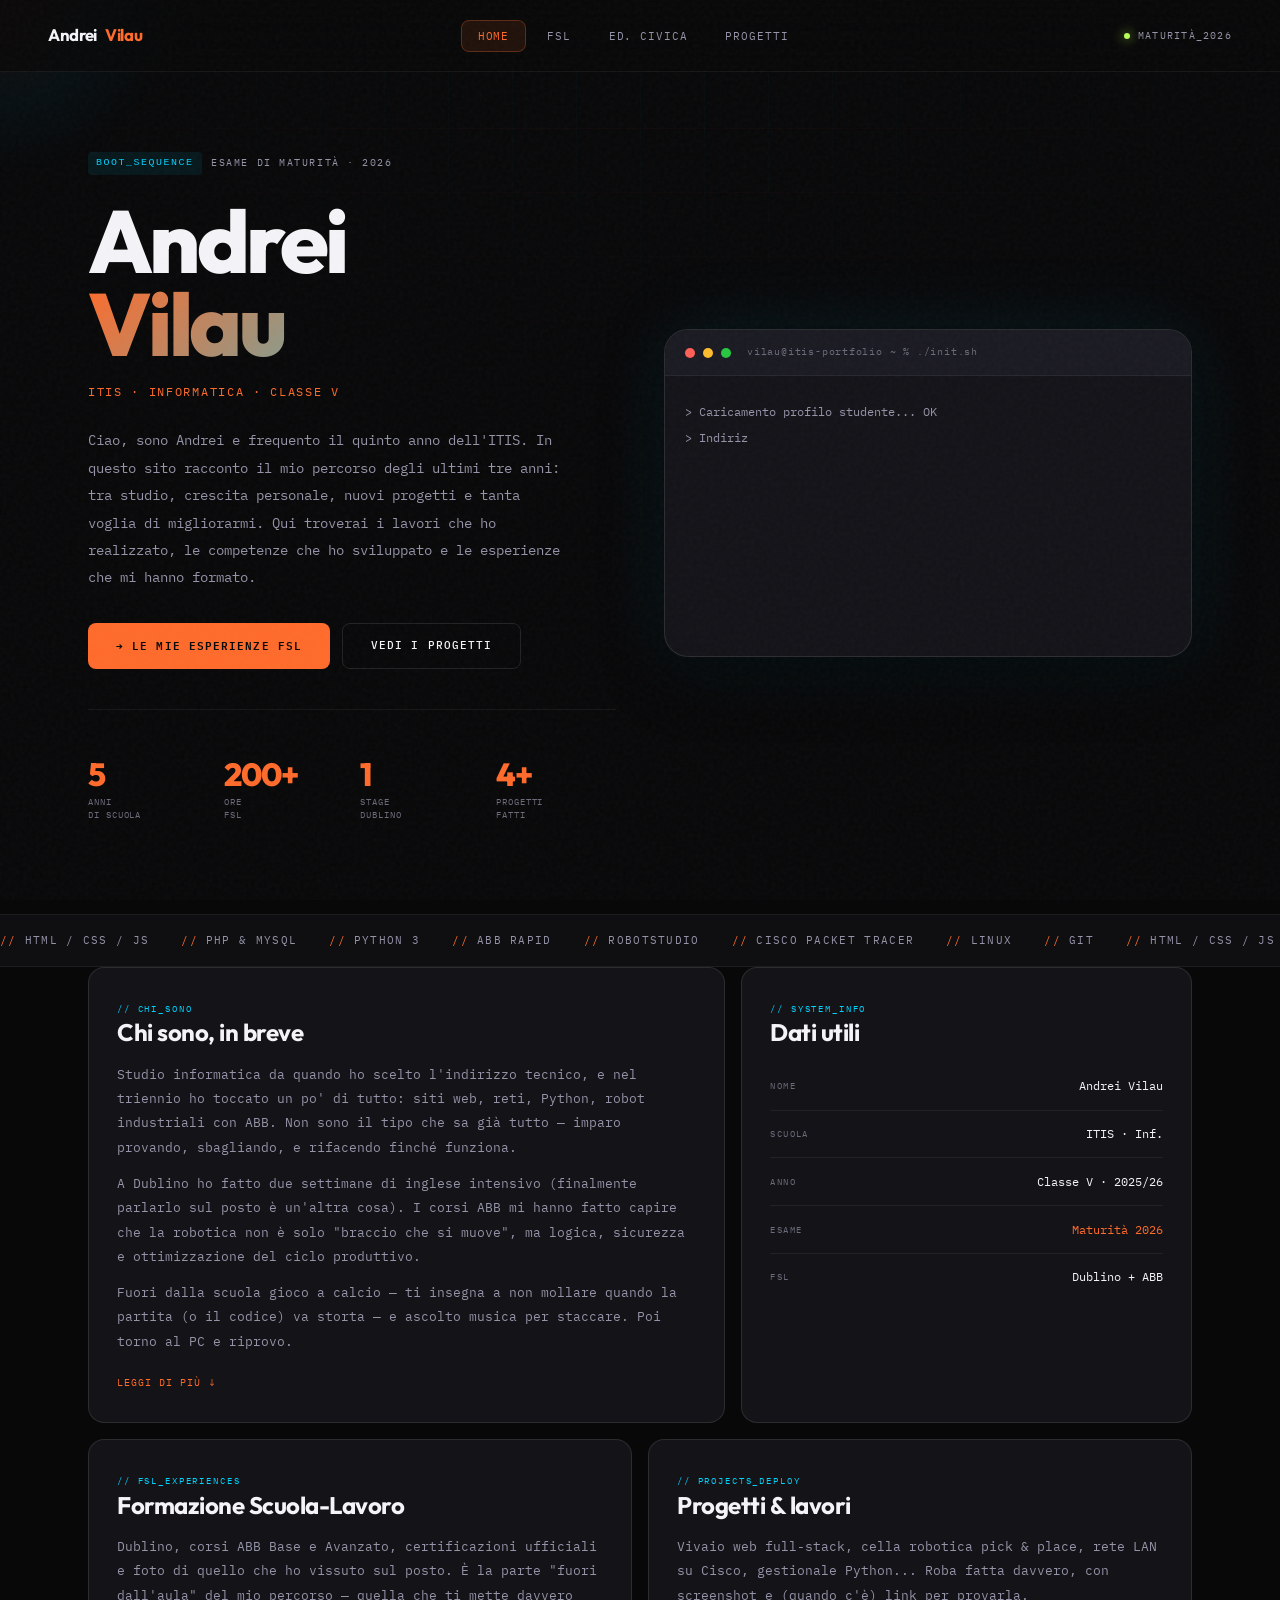
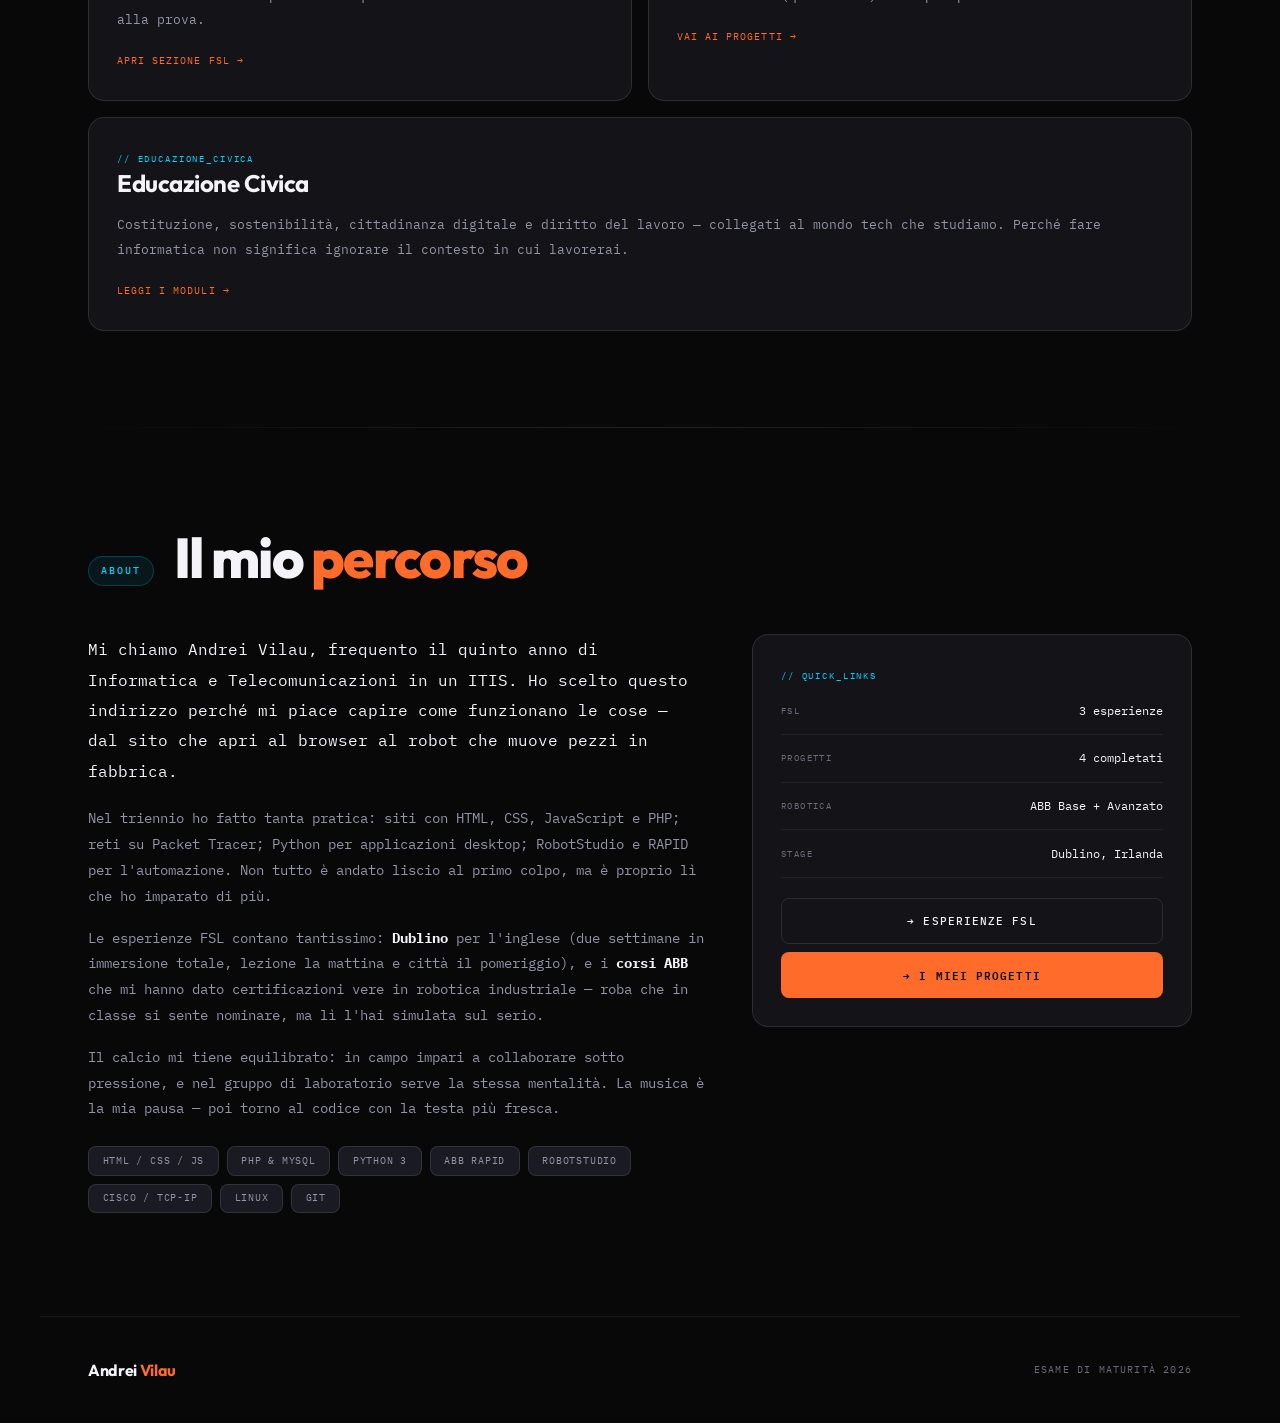
==== commit 9ac01ed3: "Update index.html" ====
--- a/index.html
+++ b/index.html
@@ -101,7 +101,7 @@
           <div class="terminal-line" data-type="> Indirizzo: Informatica"></div>
           <div class="terminal-line" data-type="> Stack: HTML, CSS, JS, PHP, Python, RAPID"></div>
           <div class="terminal-line" data-type="> FSL: Dublino + certificazioni ABB (Base + Avanzato)"></div>
-          <div class="terminal-line" data-type="> Fuori dal codice: calcio, musica, e debug della vita"></div>
+          <div class="terminal-line" data-type="> Fuori dal codice: sport - calcio, passione, musica"></div>
         </div>
       </div>
     </section>
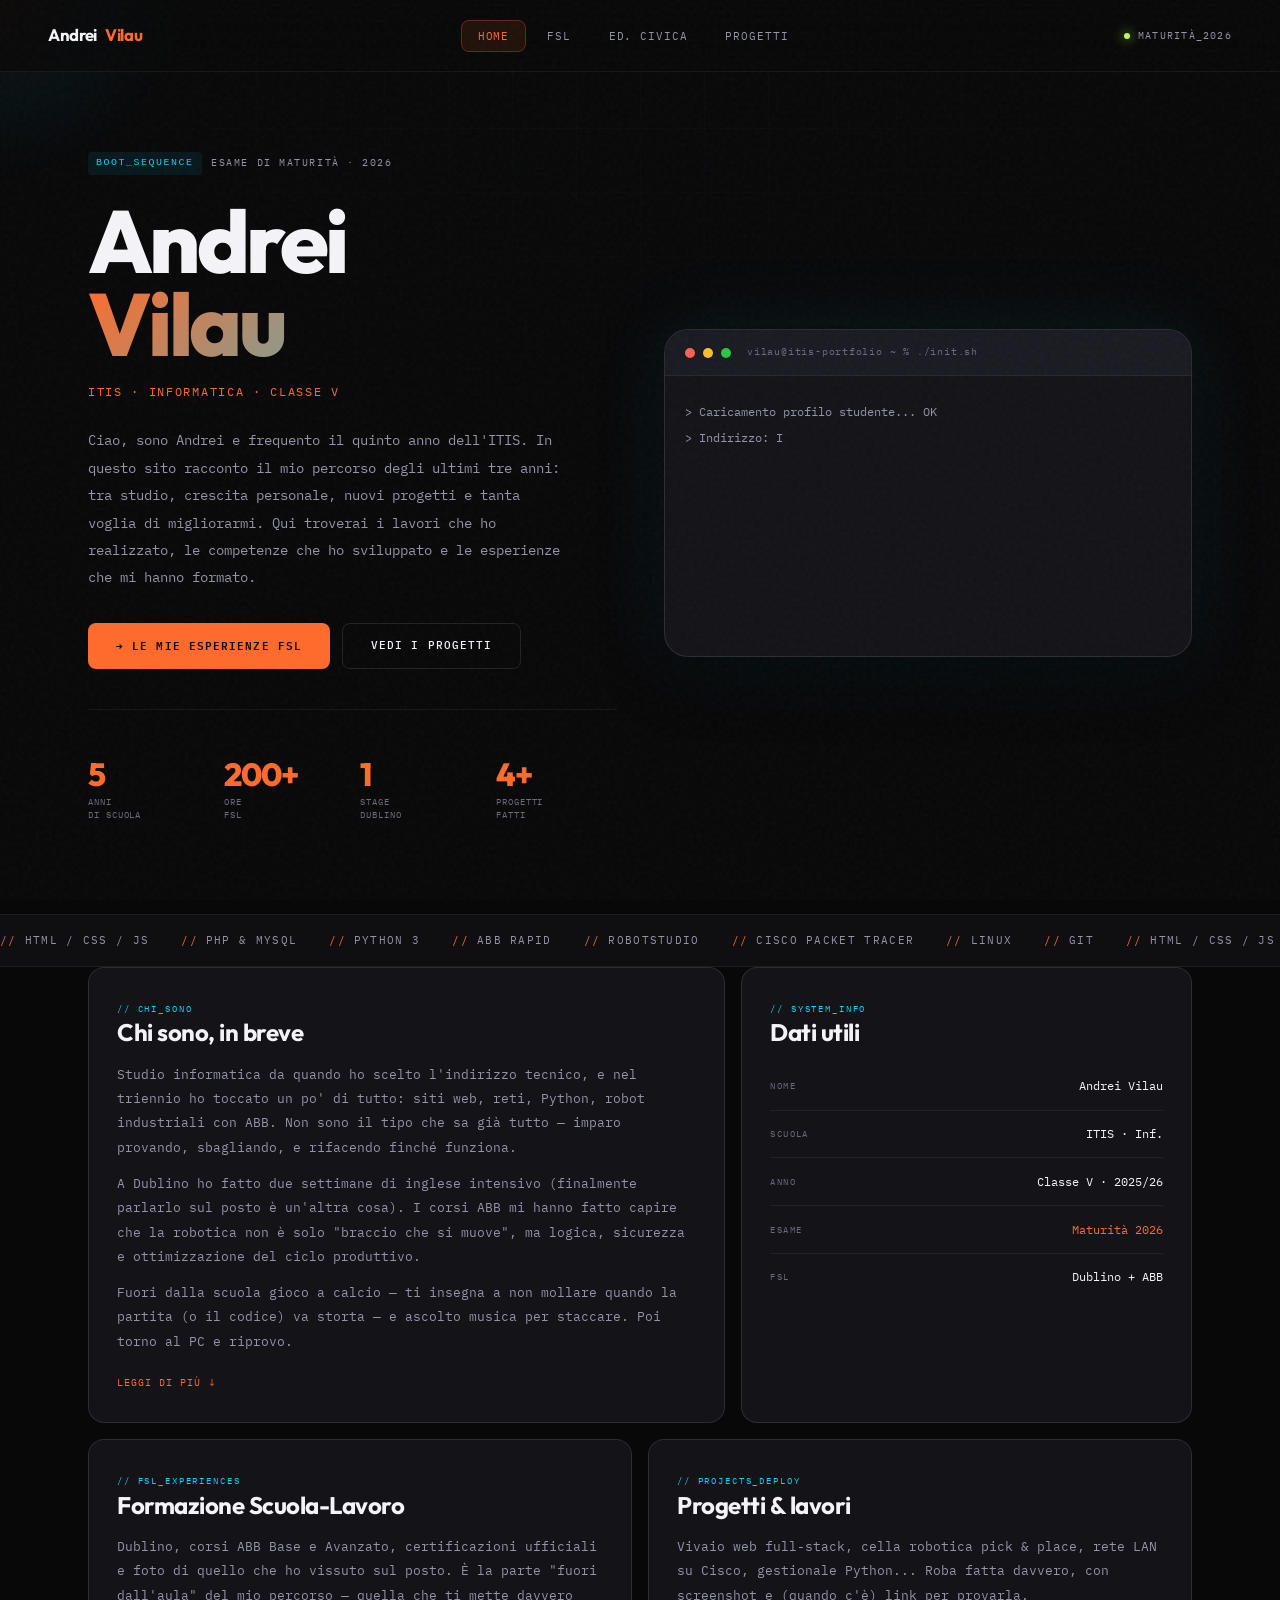
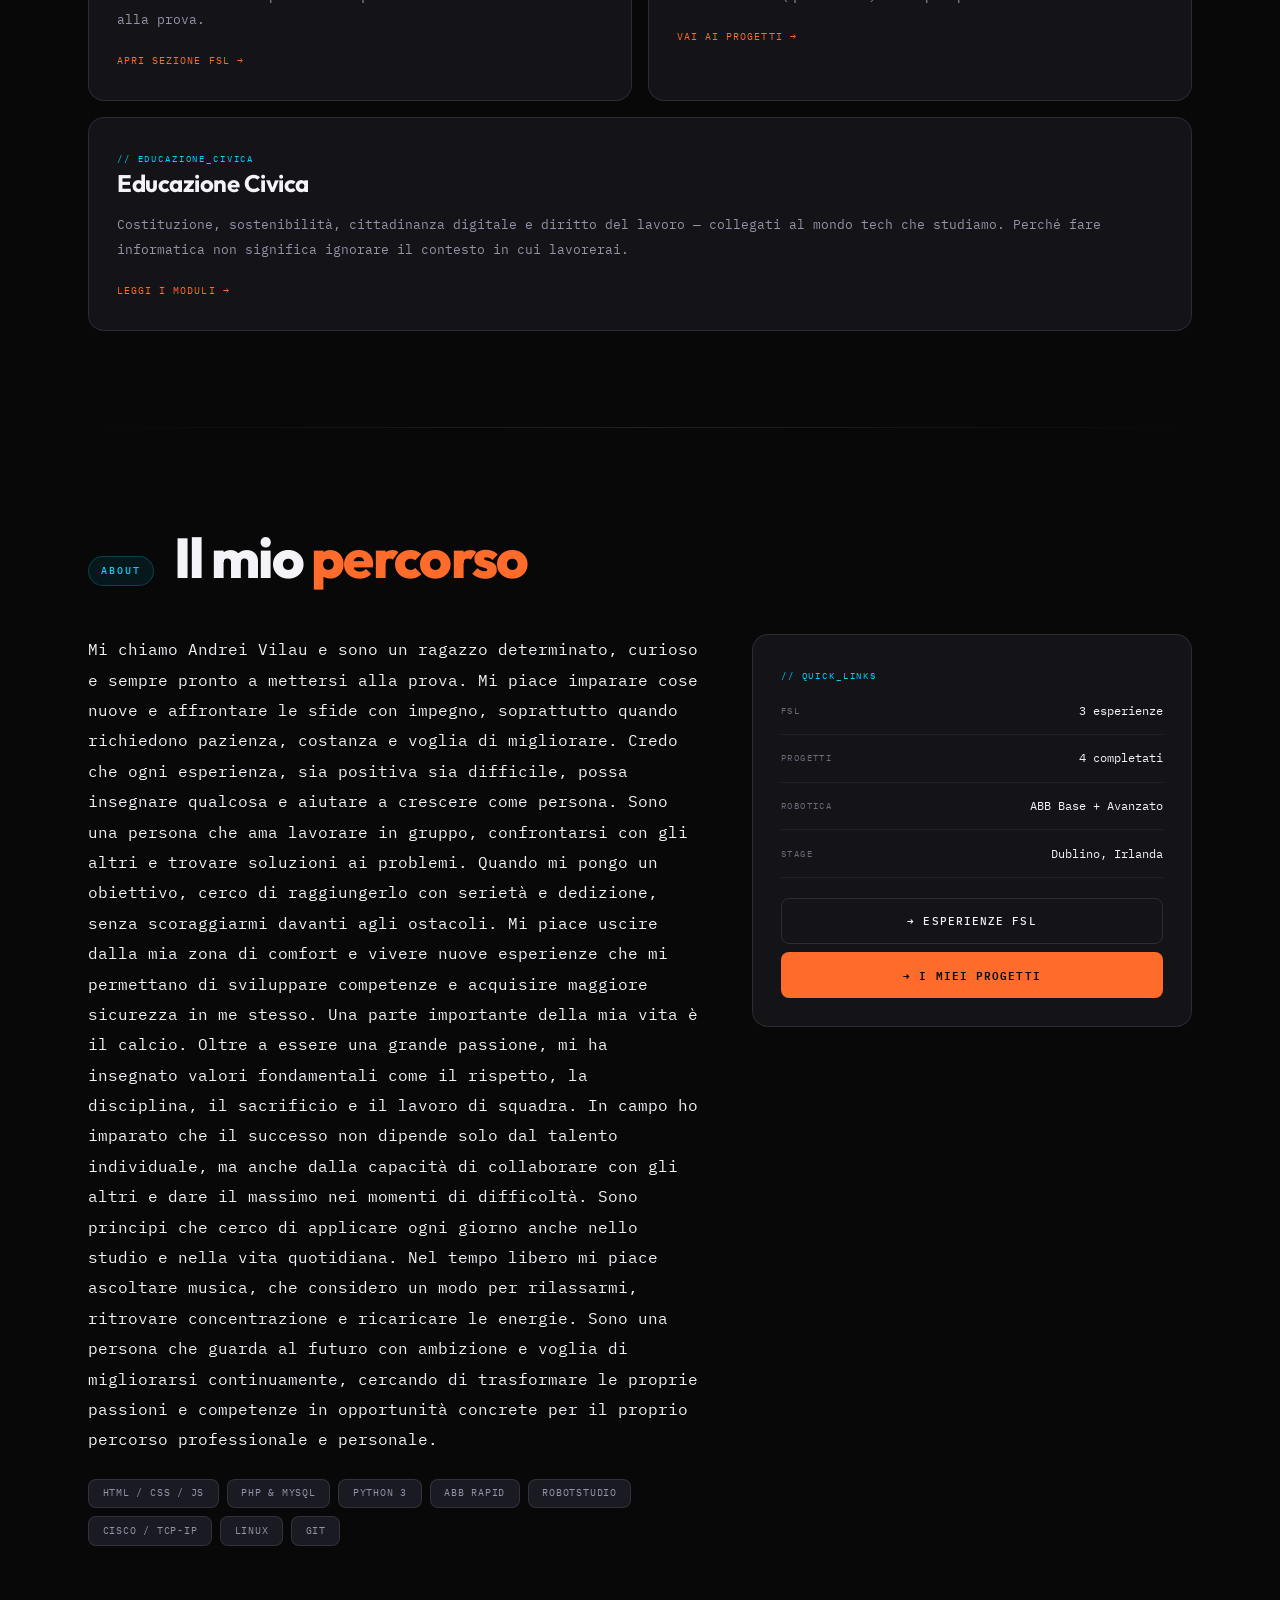
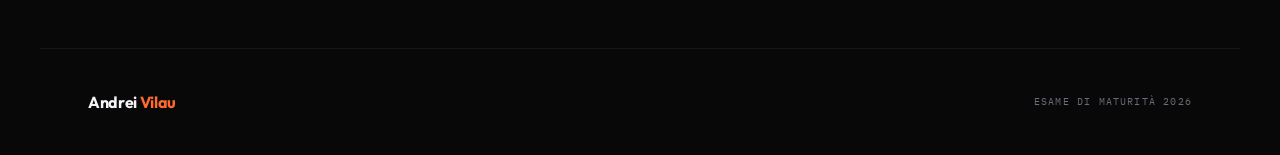
==== commit 7c04864f: "Update index.html" ====
--- a/index.html
+++ b/index.html
@@ -209,24 +209,14 @@
       <div class="about-grid">
         <div class="about-text reveal">
           <p class="lead">
-            Mi chiamo Andrei Vilau, frequento il quinto anno di Informatica e Telecomunicazioni in un ITIS.
-            Ho scelto questo indirizzo perché mi piace capire come funzionano le cose — dal sito che apri
-            al browser al robot che muove pezzi in fabbrica.
-          </p>
-          <p>
-            Nel triennio ho fatto tanta pratica: siti con HTML, CSS, JavaScript e PHP; reti su Packet Tracer;
-            Python per applicazioni desktop; RobotStudio e RAPID per l'automazione. Non tutto è andato liscio
-            al primo colpo, ma è proprio lì che ho imparato di più.
-          </p>
-          <p>
-            Le esperienze FSL contano tantissimo: <strong style="color:var(--white)">Dublino</strong> per l'inglese
-            (due settimane in immersione totale, lezione la mattina e città il pomeriggio),
-            e i <strong style="color:var(--white)">corsi ABB</strong> che mi hanno dato certificazioni vere
-            in robotica industriale — roba che in classe si sente nominare, ma lì l'hai simulata sul serio.
-          </p>
-          <p>
-            Il calcio mi tiene equilibrato: in campo impari a collaborare sotto pressione, e nel gruppo di laboratorio
-            serve la stessa mentalità. La musica è la mia pausa — poi torno al codice con la testa più fresca.
+           Mi chiamo Andrei Vilau e sono un ragazzo determinato, curioso e sempre pronto a mettersi alla prova. Mi piace imparare cose nuove e affrontare le sfide con impegno, soprattutto quando richiedono pazienza, costanza e voglia di migliorare. Credo che ogni esperienza, sia positiva sia difficile, possa insegnare qualcosa e aiutare a crescere come persona.
+
+Sono una persona che ama lavorare in gruppo, confrontarsi con gli altri e trovare soluzioni ai problemi. Quando mi pongo un obiettivo, cerco di raggiungerlo con serietà e dedizione, senza scoraggiarmi davanti agli ostacoli. Mi piace uscire dalla mia zona di comfort e vivere nuove esperienze che mi permettano di sviluppare competenze e acquisire maggiore sicurezza in me stesso.
+
+Una parte importante della mia vita è il calcio. Oltre a essere una grande passione, mi ha insegnato valori fondamentali come il rispetto, la disciplina, il sacrificio e il lavoro di squadra. In campo ho imparato che il successo non dipende solo dal talento individuale, ma anche dalla capacità di collaborare con gli altri e dare il massimo nei momenti di difficoltà. Sono principi che cerco di applicare ogni giorno anche nello studio e nella vita quotidiana.
+
+Nel tempo libero mi piace ascoltare musica, che considero un modo per rilassarmi, ritrovare concentrazione e ricaricare le energie. Sono una persona che guarda al futuro con ambizione e voglia di migliorarsi continuamente, cercando di trasformare le proprie passioni e competenze in opportunità concrete per il proprio percorso professionale e personale.
+
           </p>
 
           <div class="about-tags">
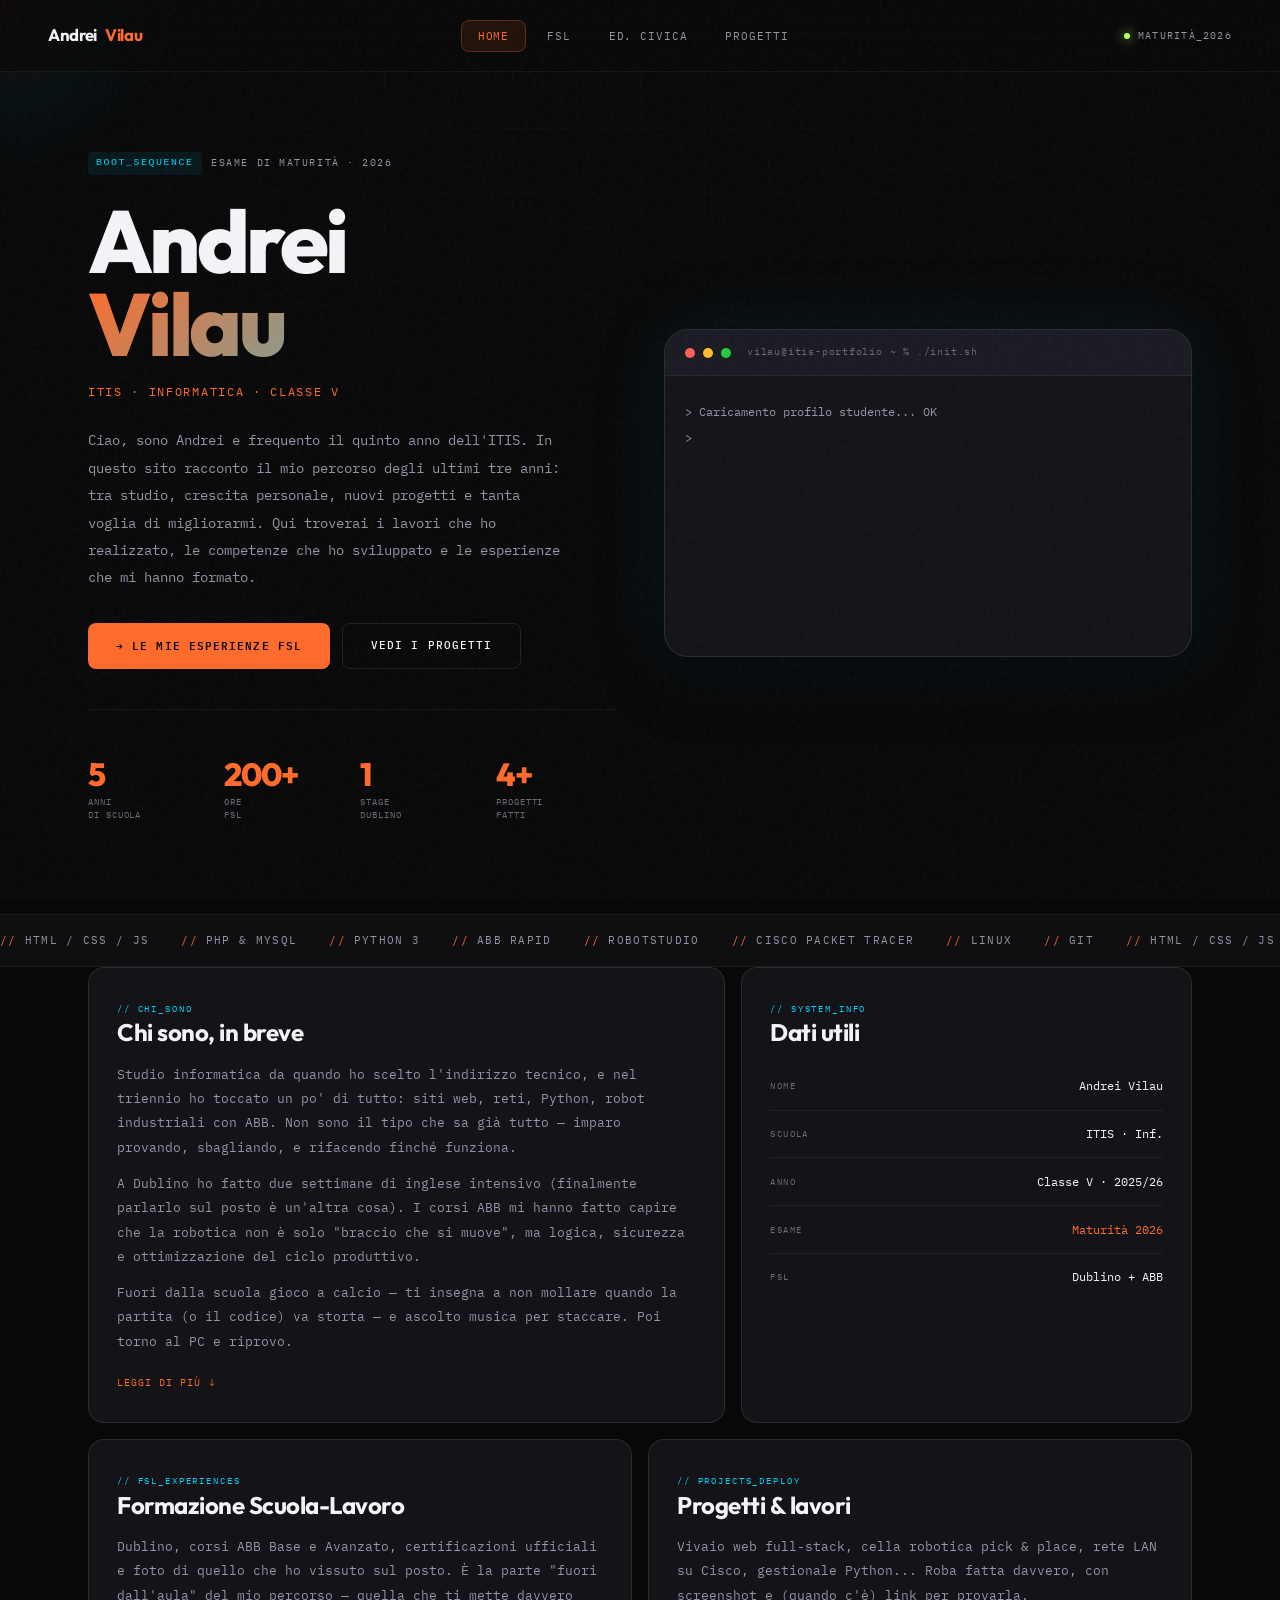
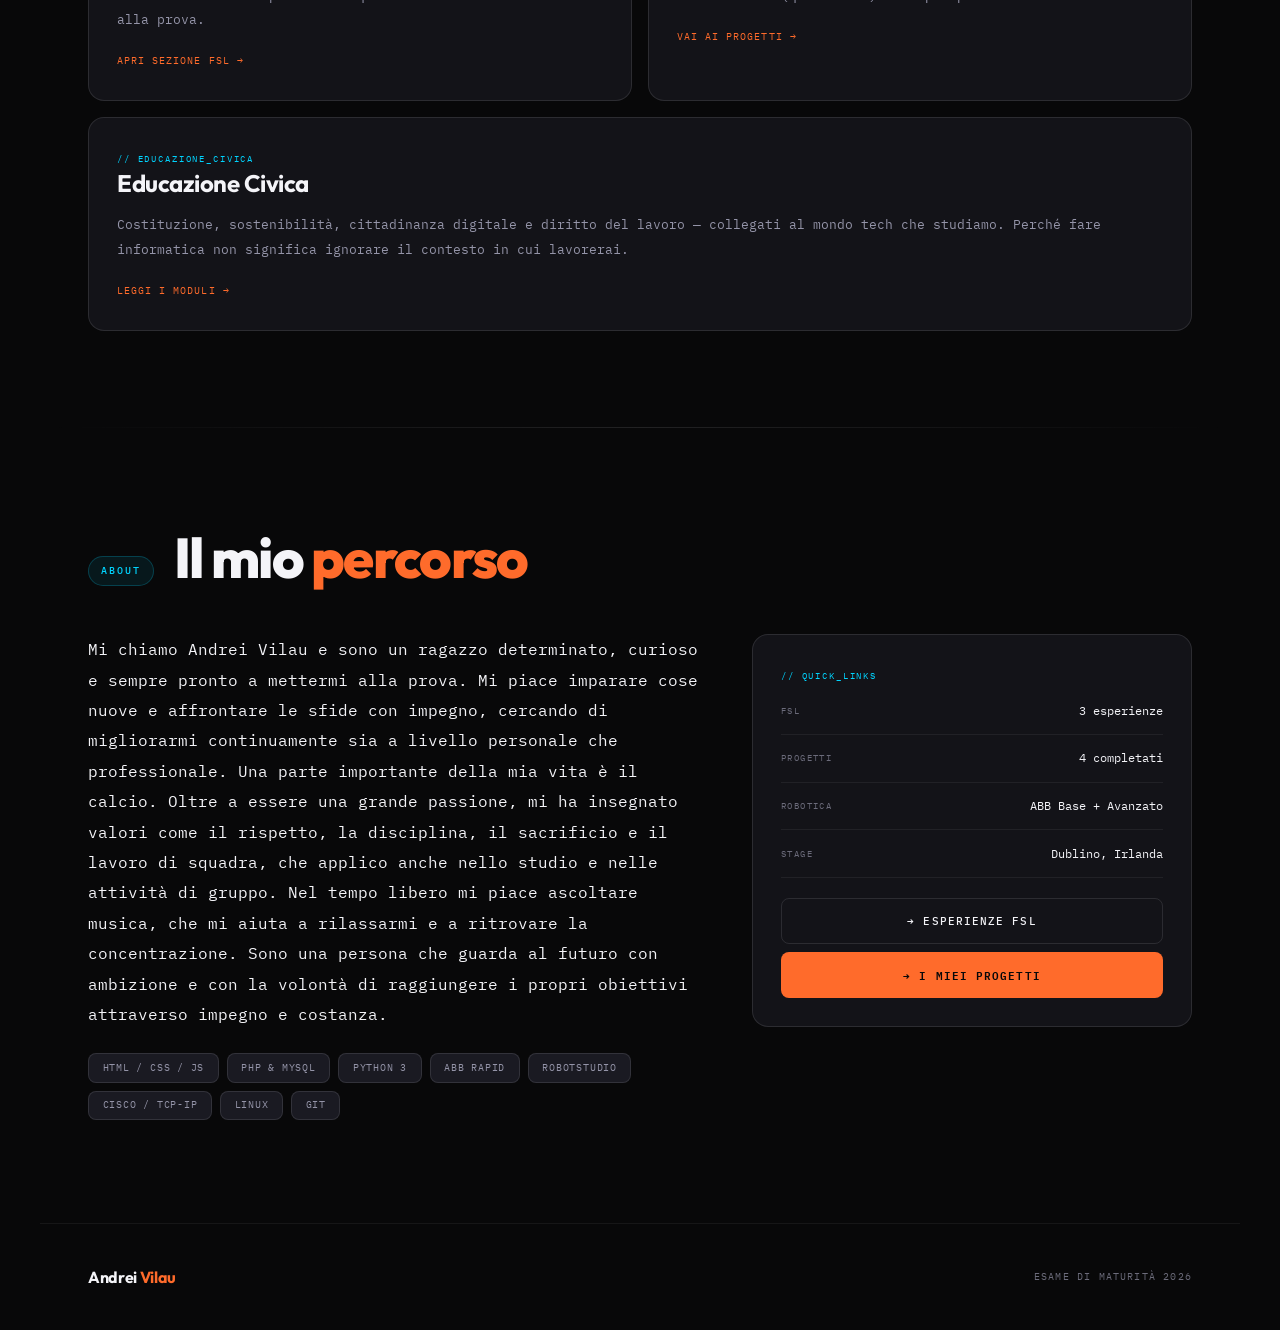
==== commit b691b683: "Update index.html" ====
--- a/index.html
+++ b/index.html
@@ -209,13 +209,11 @@
       <div class="about-grid">
         <div class="about-text reveal">
           <p class="lead">
-           Mi chiamo Andrei Vilau e sono un ragazzo determinato, curioso e sempre pronto a mettersi alla prova. Mi piace imparare cose nuove e affrontare le sfide con impegno, soprattutto quando richiedono pazienza, costanza e voglia di migliorare. Credo che ogni esperienza, sia positiva sia difficile, possa insegnare qualcosa e aiutare a crescere come persona.
-
-Sono una persona che ama lavorare in gruppo, confrontarsi con gli altri e trovare soluzioni ai problemi. Quando mi pongo un obiettivo, cerco di raggiungerlo con serietà e dedizione, senza scoraggiarmi davanti agli ostacoli. Mi piace uscire dalla mia zona di comfort e vivere nuove esperienze che mi permettano di sviluppare competenze e acquisire maggiore sicurezza in me stesso.
-
-Una parte importante della mia vita è il calcio. Oltre a essere una grande passione, mi ha insegnato valori fondamentali come il rispetto, la disciplina, il sacrificio e il lavoro di squadra. In campo ho imparato che il successo non dipende solo dal talento individuale, ma anche dalla capacità di collaborare con gli altri e dare il massimo nei momenti di difficoltà. Sono principi che cerco di applicare ogni giorno anche nello studio e nella vita quotidiana.
-
-Nel tempo libero mi piace ascoltare musica, che considero un modo per rilassarmi, ritrovare concentrazione e ricaricare le energie. Sono una persona che guarda al futuro con ambizione e voglia di migliorarsi continuamente, cercando di trasformare le proprie passioni e competenze in opportunità concrete per il proprio percorso professionale e personale.
+         Mi chiamo Andrei Vilau e sono un ragazzo determinato, curioso e sempre pronto a mettermi alla prova. Mi piace imparare cose nuove e affrontare le sfide con impegno, cercando di migliorarmi continuamente sia a livello personale che professionale.
+
+Una parte importante della mia vita è il calcio. Oltre a essere una grande passione, mi ha insegnato valori come il rispetto, la disciplina, il sacrificio e il lavoro di squadra, che applico anche nello studio e nelle attività di gruppo.
+
+Nel tempo libero mi piace ascoltare musica, che mi aiuta a rilassarmi e a ritrovare la concentrazione. Sono una persona che guarda al futuro con ambizione e con la volontà di raggiungere i propri obiettivi attraverso impegno e costanza.
 
           </p>
 
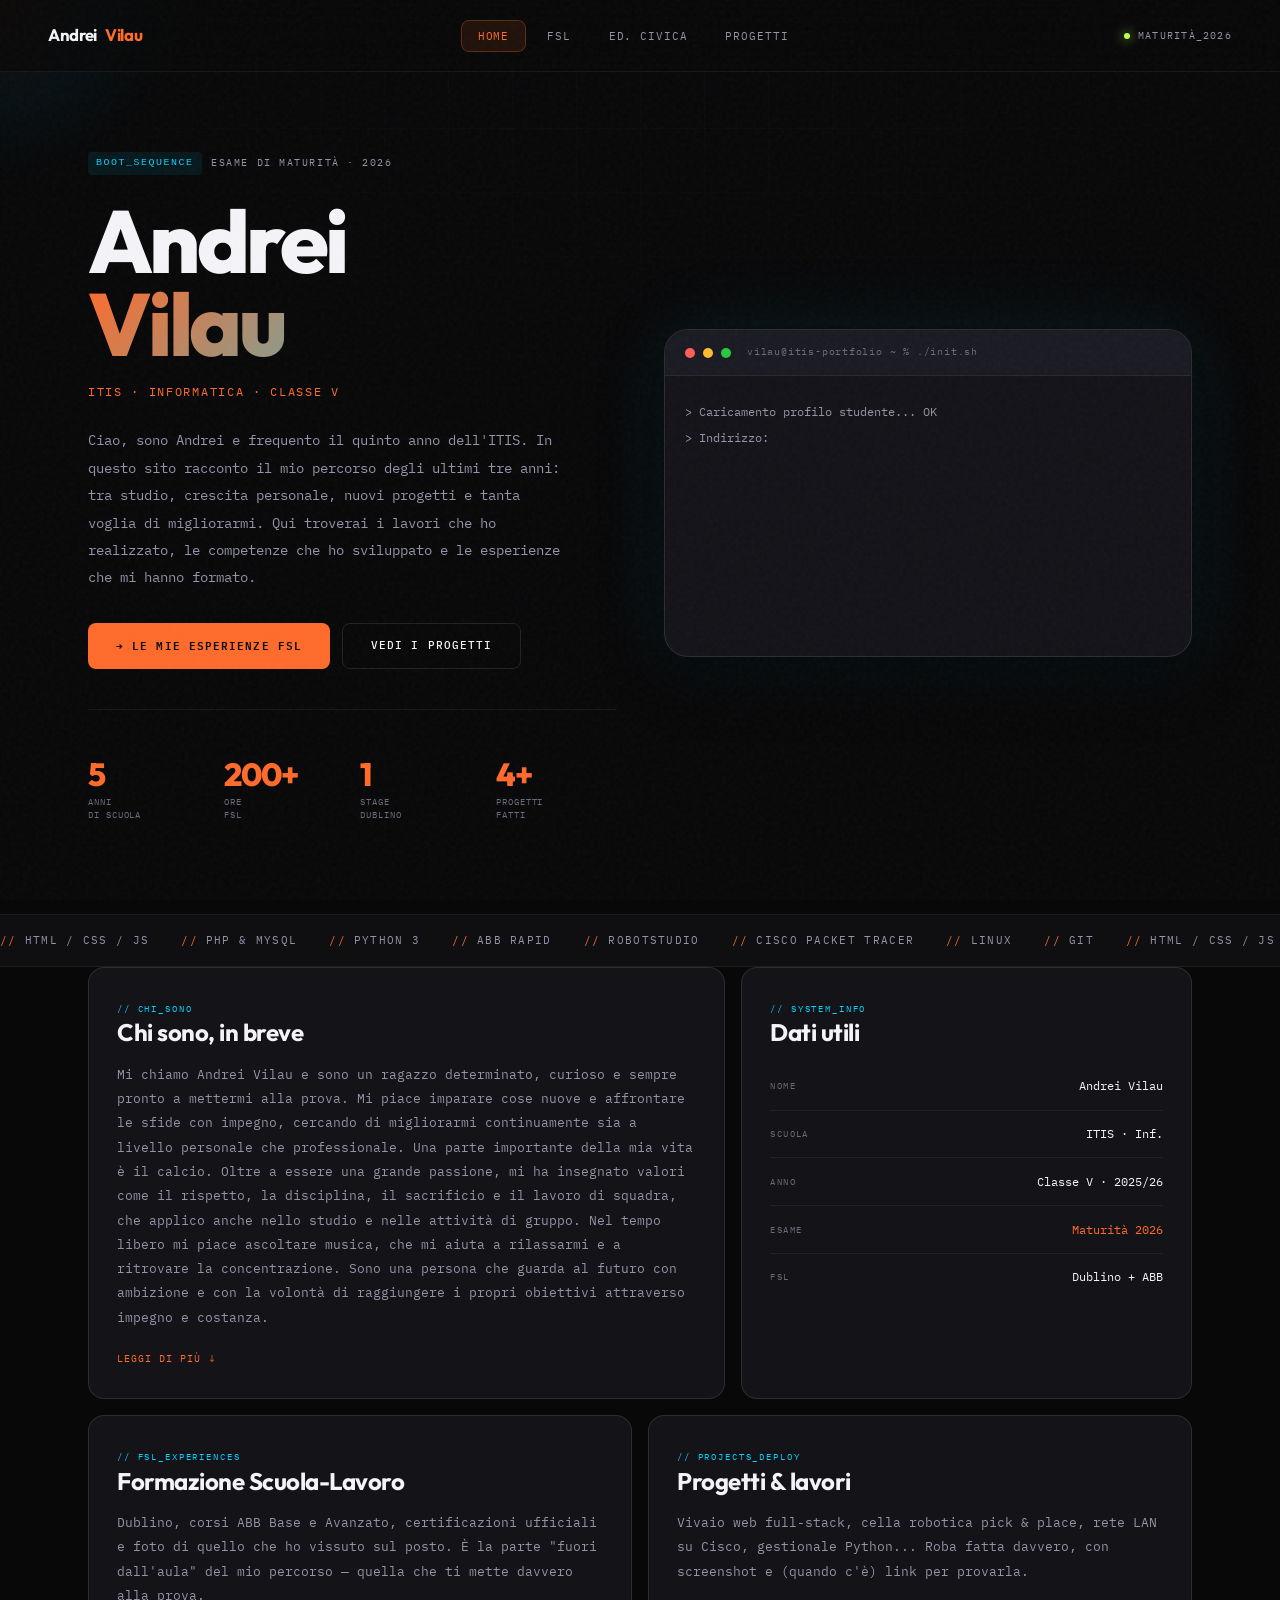
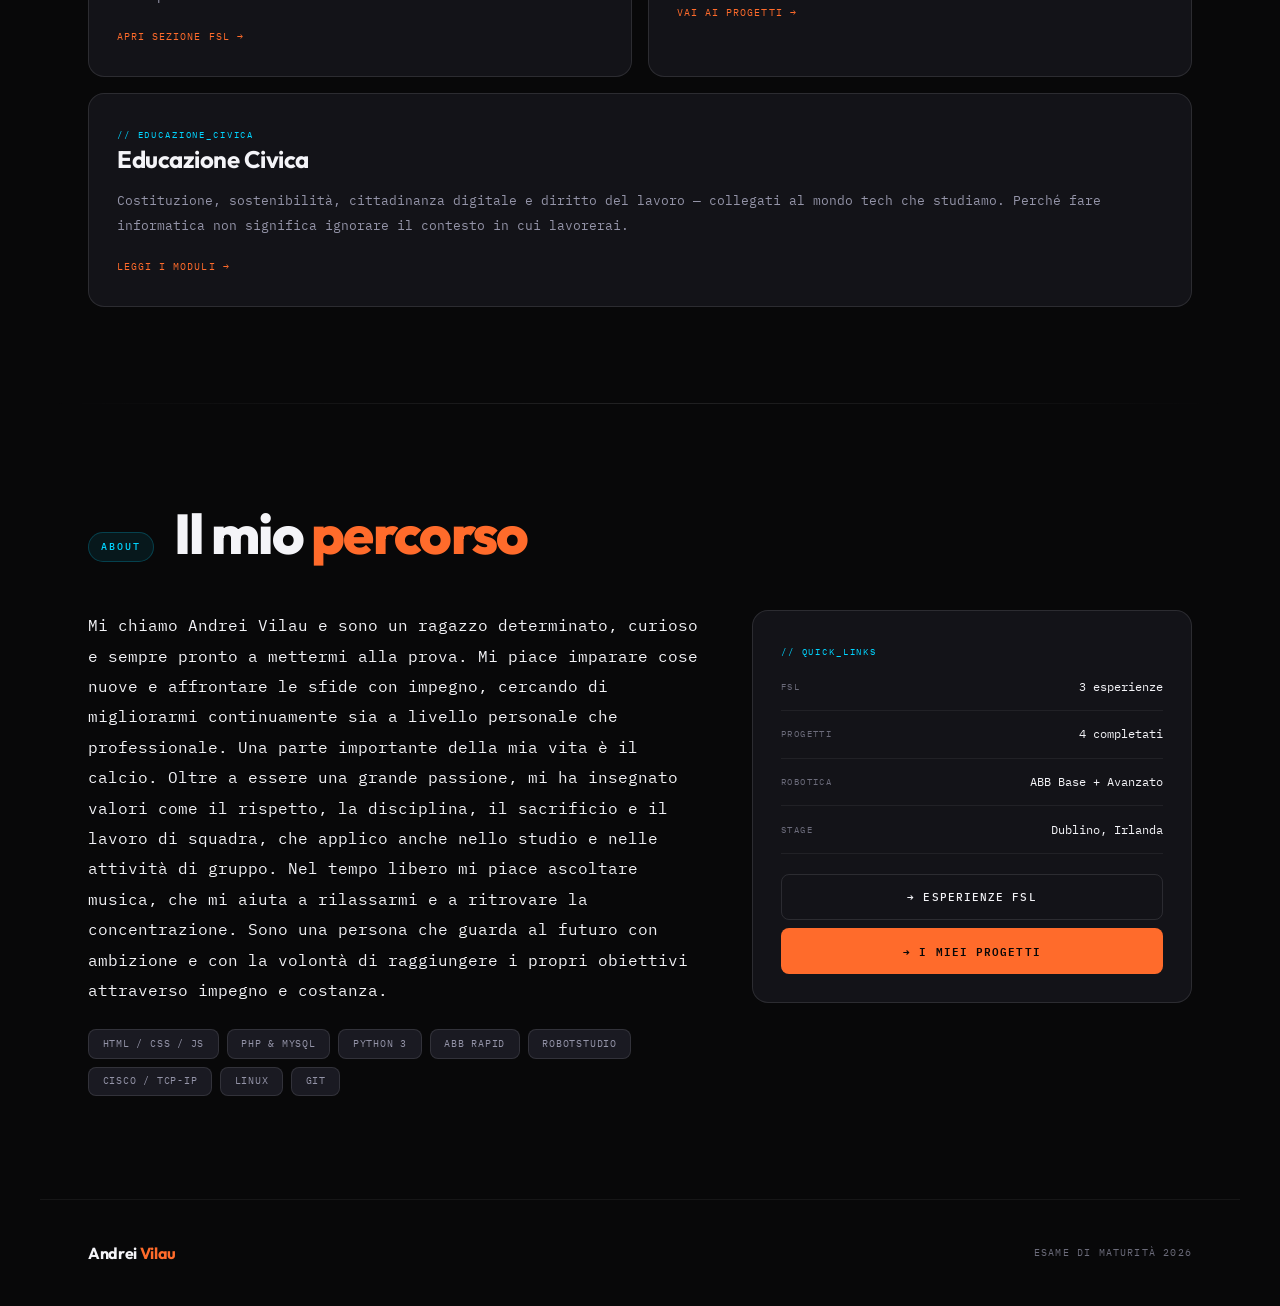
==== commit 39e475d9: "Update index.html" ====
--- a/index.html
+++ b/index.html
@@ -124,18 +124,12 @@
         <span class="bento-label">// chi_sono</span>
         <h3>Chi sono, in breve</h3>
         <p>
-          Studio informatica da quando ho scelto l'indirizzo tecnico, e nel triennio ho toccato un po' di tutto:
-          siti web, reti, Python, robot industriali con ABB. Non sono il tipo che sa già tutto — imparo provando,
-          sbagliando, e rifacendo finché funziona.
-        </p>
-        <p>
-          A Dublino ho fatto due settimane di inglese intensivo (finalmente parlarlo sul posto è un'altra cosa).
-          I corsi ABB mi hanno fatto capire che la robotica non è solo "braccio che si muove", ma logica, sicurezza
-          e ottimizzazione del ciclo produttivo.
-        </p>
-        <p>
-          Fuori dalla scuola gioco a calcio — ti insegna a non mollare quando la partita (o il codice) va storta —
-          e ascolto musica per staccare. Poi torno al PC e riprovo.
+            Mi chiamo Andrei Vilau e sono un ragazzo determinato, curioso e sempre pronto a mettermi alla prova. Mi piace imparare cose nuove e affrontare le sfide con impegno, cercando di migliorarmi continuamente sia a livello personale che professionale.
+
+Una parte importante della mia vita è il calcio. Oltre a essere una grande passione, mi ha insegnato valori come il rispetto, la disciplina, il sacrificio e il lavoro di squadra, che applico anche nello studio e nelle attività di gruppo.
+
+Nel tempo libero mi piace ascoltare musica, che mi aiuta a rilassarmi e a ritrovare la concentrazione. Sono una persona che guarda al futuro con ambizione e con la volontà di raggiungere i propri obiettivi attraverso impegno e costanza.
+
         </p>
         <a href="#about" class="bento-link">Leggi di più ↓</a>
       </article>
